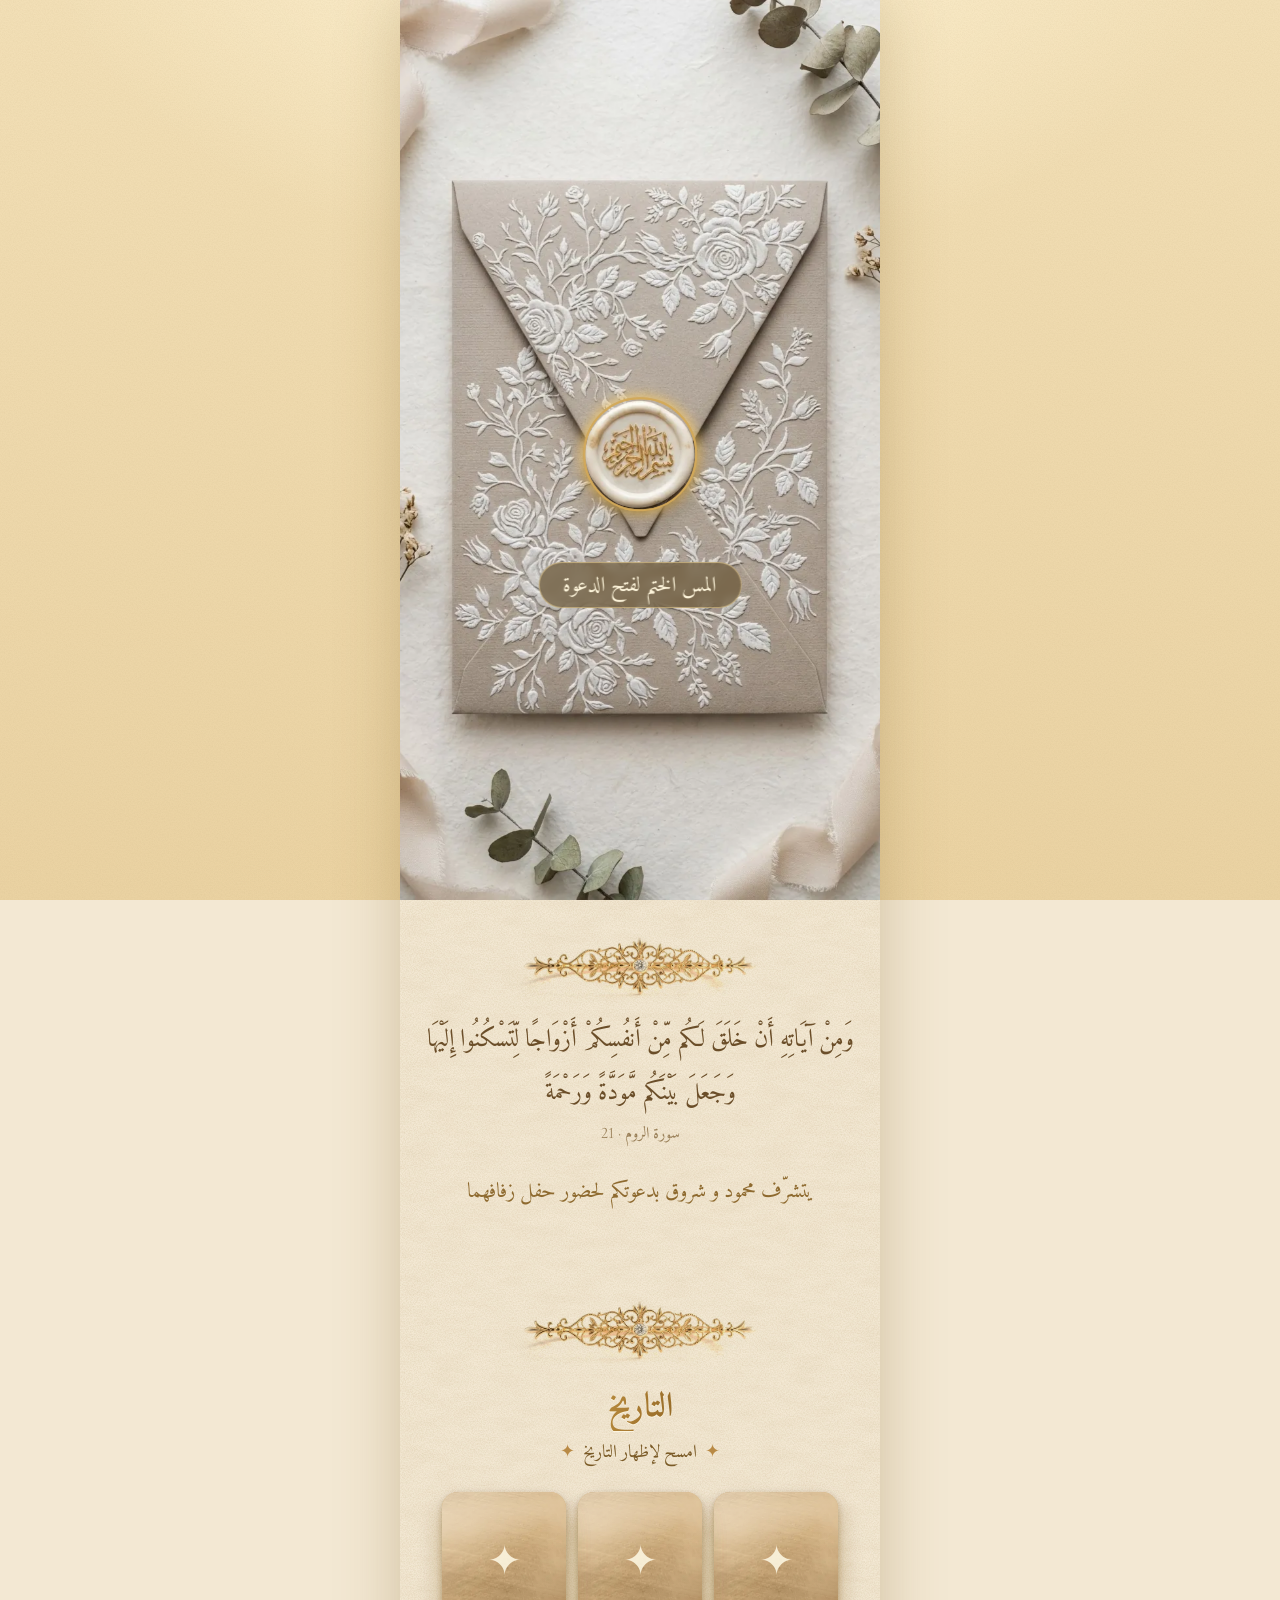
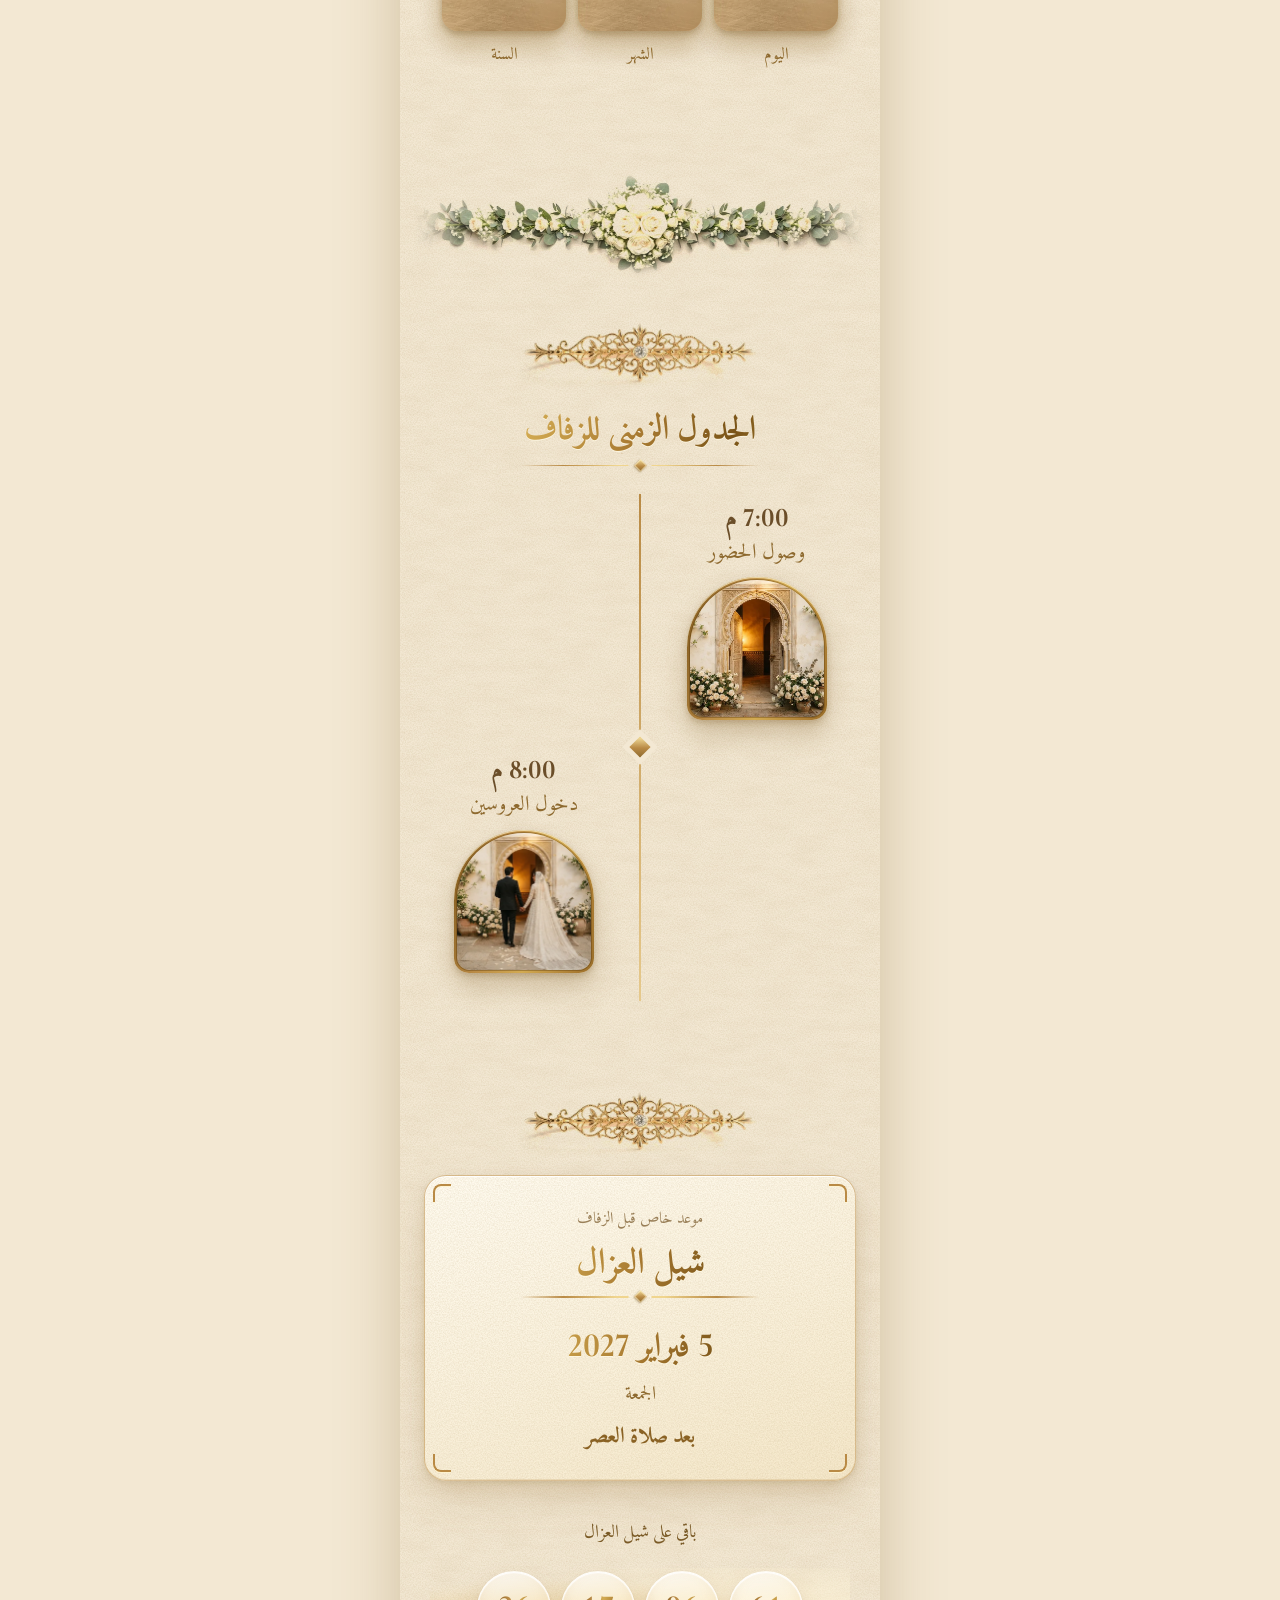
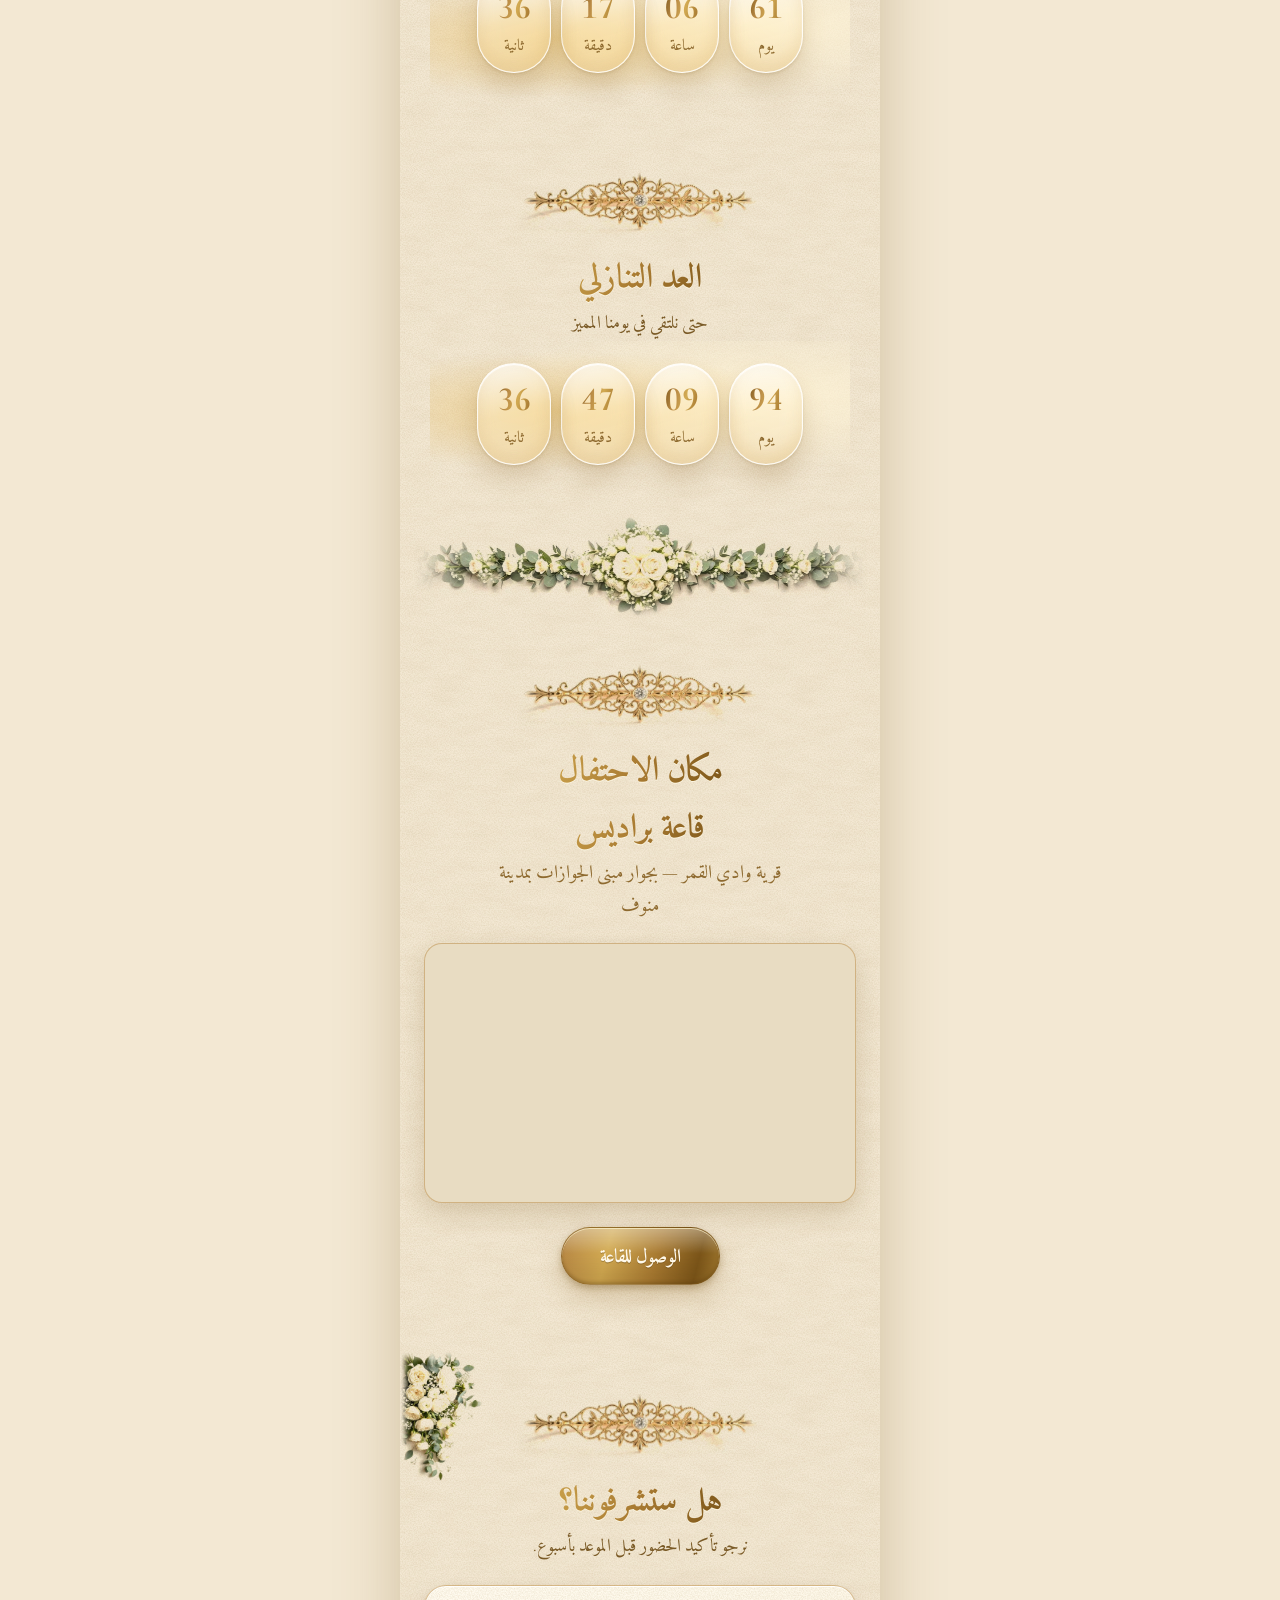
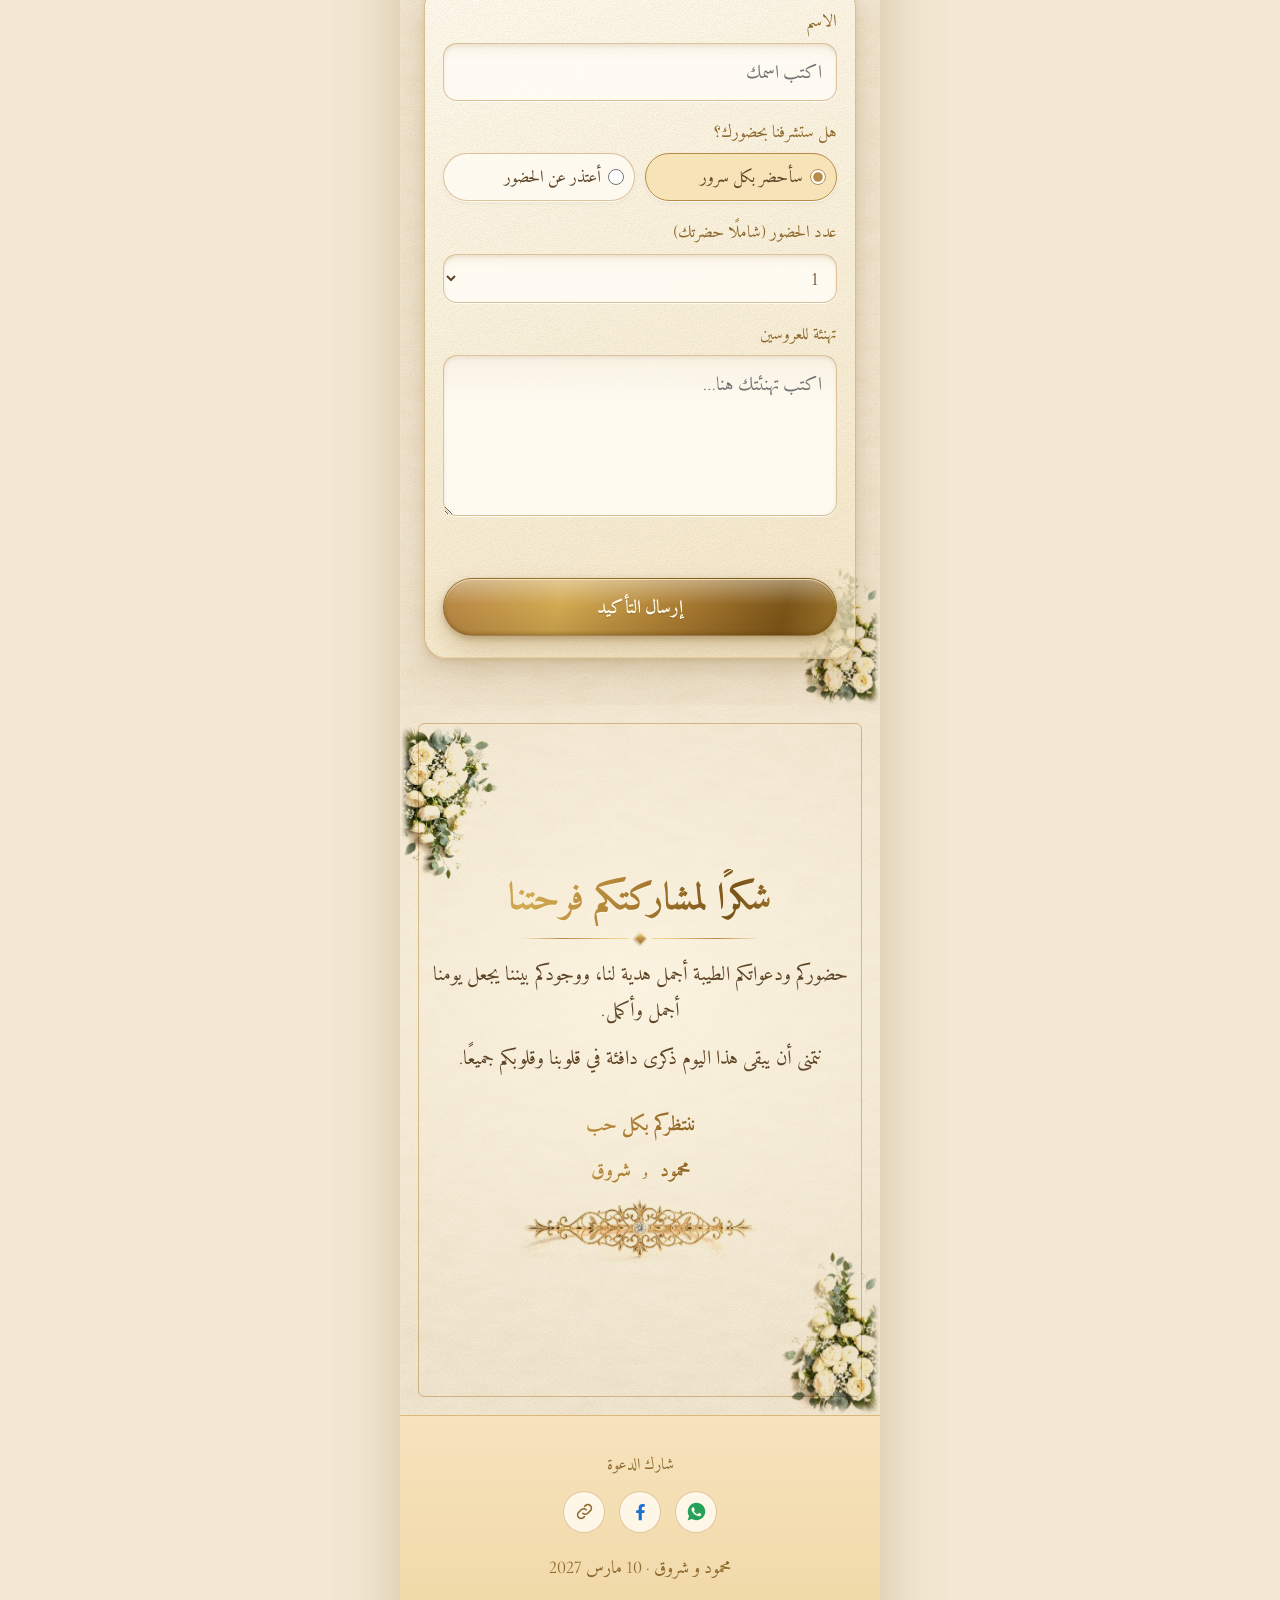
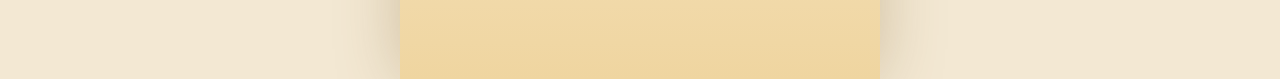
==== index.html @ cf1db4a9 "Wedding invitation site: envelope intro, hero, countdowns, RSVP, music Co-Authored-By: Claude Sonnet" ====
<!doctype html>
<html lang="ar" dir="rtl">
<head>
  <meta charset="utf-8">
  <meta name="viewport" content="width=device-width, initial-scale=1, viewport-fit=cover">
  <title>محمود و شروق — دعوة زفاف</title>
  <meta name="description" content="دعوة زفاف محمود و شروق — 10 مارس 2027">
  <meta name="theme-color" content="#fbeed3">
  <meta property="og:title" content="محمود و شروق — دعوة زفاف">
  <meta property="og:description" content="يتشرّفان بدعوتكم لحضور حفل زفافهما · 10 مارس 2027">
  <meta property="og:type" content="website">
  <link rel="icon" href="data:image/svg+xml,%3Csvg xmlns='http://www.w3.org/2000/svg' viewBox='0 0 32 32'%3E%3Ccircle cx='16' cy='16' r='15' fill='%23fbeed3' stroke='%23b98a45' stroke-width='2'/%3E%3Ctext x='16' y='22' font-size='17' text-anchor='middle' fill='%23b98a45'%3E%E2%99%A1%3C/text%3E%3C/svg%3E">
  <link rel="preconnect" href="https://fonts.googleapis.com">
  <link rel="preconnect" href="https://fonts.gstatic.com" crossorigin>
  <link href="https://fonts.googleapis.com/css2?family=Amiri:wght@400;700&family=Cormorant+Garamond:ital,wght@0,400;0,500;0,600;0,700;1,400;1,600&family=Great+Vibes&family=Jost:wght@300;400;500&display=swap" rel="stylesheet">
  <link rel="preload" as="image" href="assets/img/envelope-closed.webp" type="image/webp" fetchpriority="high">
  <link rel="stylesheet" href="css/style.css">
  <script type="module" src="js/app.js"></script>
</head>
<body class="locked">
  <div class="backdrop" aria-hidden="true"></div>

  <!-- المظروف -->
  <div class="intro" id="intro">
    <div class="stage" id="introStage">
      <picture class="ph">
        <source srcset="assets/img/envelope-open.webp" type="image/webp">
        <img id="envOpen" class="env-img open" src="assets/img/envelope-open.jpg" alt="" decoding="async" fetchpriority="low" draggable="false">
      </picture>
      <picture class="ph">
        <source srcset="assets/img/envelope-closed.webp" type="image/webp">
        <img id="envClosed" class="env-img closed" src="assets/img/envelope-closed.jpg" alt="" decoding="async" fetchpriority="high" draggable="false">
      </picture>
      <i class="bloom" id="bloom"></i>
      <div class="sparks" id="sparks"></div>
      <div class="seal-hit" id="sealHit" role="button" tabindex="0" data-i18n-aria="sealHint">
        <i class="ring"></i><i class="ring r2"></i><i class="seal-fb"></i>
      </div>
      <p class="seal-hint" id="sealHint" data-i18n="sealHint"></p>
    </div>
    <i class="flash" id="flash"></i>
  </div>

  <!-- أزرار عائمة -->
  <button class="lang-btn" id="langBtn" type="button" aria-label="Language"></button>
  <button class="env-btn" id="envBtn" type="button" aria-label="Reopen envelope" data-i18n-aria="replay">
    <svg viewBox="0 0 24 24"><rect x="3" y="5.5" width="18" height="13" rx="2" fill="none" stroke="currentColor" stroke-width="1.7"/><path d="M3.5 7l8.5 6.5L20.5 7" fill="none" stroke="currentColor" stroke-width="1.7" stroke-linecap="round" stroke-linejoin="round"/></svg>
  </button>
  <div class="dock" id="dock">
   <div class="dgroup">
    <button class="dbtn" id="musicBtn" type="button" hidden aria-label="music" data-i18n-aria="music">
      <svg viewBox="0 0 24 24" class="eq" aria-hidden="true"><g fill="currentColor"><rect x="3.2" y="6" width="2.6" height="12" rx="1.3"/><rect x="8.2" y="6" width="2.6" height="12" rx="1.3"/><rect x="13.2" y="6" width="2.6" height="12" rx="1.3"/><rect x="18.2" y="6" width="2.6" height="12" rx="1.3"/></g></svg>
    </button>
    <button class="dbtn" id="nextBtn" type="button" hidden aria-label="next song" data-i18n-aria="nextSong">
      <svg viewBox="0 0 24 24" aria-hidden="true"><path d="M5.5 6.2l8 5.8-8 5.8z" fill="currentColor"/><path d="M17.5 6v12" stroke="currentColor" stroke-width="2.2" stroke-linecap="round"/></svg>
    </button>
   </div>
    <button class="dbtn" id="scrollBtn" type="button" aria-label="auto-scroll" data-i18n-aria="autoscroll">
      <svg viewBox="0 0 24 24" class="i-play" aria-hidden="true"><path class="ch1" d="M6 6.5l6 5.5 6-5.5" fill="none" stroke="currentColor" stroke-width="2" stroke-linecap="round" stroke-linejoin="round"/><path class="ch2" d="M6 12.5l6 5.5 6-5.5" fill="none" stroke="currentColor" stroke-width="2" stroke-linecap="round" stroke-linejoin="round"/></svg>
      <svg viewBox="0 0 24 24" class="i-pause" aria-hidden="true"><rect x="7" y="5.5" width="3.4" height="13" rx="1.4" fill="currentColor"/><rect x="13.6" y="5.5" width="3.4" height="13" rx="1.4" fill="currentColor"/></svg>
    </button>
  </div>

  <main class="invite" id="invite">

    <!-- ١. الغلاف -->
    <section class="hero" id="hero">
      <div class="stage" id="heroStage">
        <picture class="ph">
          <source srcset="assets/img/hero.webp" type="image/webp">
          <img class="hero-img" src="assets/img/hero.jpg" alt="" decoding="async" fetchpriority="low" draggable="false">
        </picture>
        <i class="glow sunglow"></i>
        <i class="glow lant l"></i><i class="glow lant r"></i>
        <div class="dust" id="dust" aria-hidden="true"></div>
        <div class="hero-text" id="heroText">
          <p class="t-kicker" data-i18n="heroKicker"></p>
          <p class="t-names"><span class="t-name" data-i18n="groom"></span><span class="t-and" data-i18n="and"></span><span class="t-name" data-i18n="bride"></span></p>
          <p class="t-date" data-date="short"></p>
        </div>
      </div>
      <div class="petals" id="petals" aria-hidden="true"></div>
      <div class="scroll-hint" aria-hidden="true"><span data-i18n="scrollHint"></span><i></i></div>
    </section>

    <!-- ٢. آية + دعوة -->
    <section class="sec verse">
      <div class="orn-wrap"><img data-slot class="divider" src="assets/img/divider-gold.webp" alt="" decoding="async"></div>
      <p class="ayah rv" data-i18n="verse"></p>
      <p class="ayah-ref rv" data-i18n="verseRef"></p>
      <p class="invite-line rv" data-i18n="invite"></p>
    </section>

    <!-- ٣. التاريخ (كروت المسح) -->
    <section class="sec date" id="date">
      <div class="orn-wrap"><img data-slot class="divider" src="assets/img/divider-gold.webp" alt="" decoding="async"></div>
      <h2 class="h rv" data-i18n="dateTitle"></h2>
      <p class="sub rv"><span class="star">✦</span> <span data-i18n="dateHint"></span> <span class="star">✦</span></p>
      <div class="cards rv" id="cards">
        <div class="sc" data-part="day"><div class="sc-val"></div><canvas></canvas><div class="sc-lbl" data-i18n="day"></div></div>
        <div class="sc" data-part="month"><div class="sc-val"></div><canvas></canvas><div class="sc-lbl" data-i18n="month"></div></div>
        <div class="sc" data-part="year"><div class="sc-val"></div><canvas></canvas><div class="sc-lbl" data-i18n="year"></div></div>
      </div>
      <p class="weekday" id="weekday"></p>
    </section>

    <div class="garland-wrap"><img data-slot class="garland" src="assets/img/garland.webp" alt="" decoding="async"></div>

    <!-- ٤. الجدول الزمني -->
    <section class="sec timeline" id="timeline">
      <div class="orn-wrap"><img data-slot class="divider" src="assets/img/divider-gold.webp" alt="" decoding="async"></div>
      <h2 class="h rv" data-i18n="timelineTitle"></h2>
      <div class="gold-rule rv"></div>
      <div class="tl" id="tl"><i class="tl-line"></i><i class="tl-bloom"></i></div>
    </section>

    <!-- ٥. شيل العزال -->
    <section class="sec shayl" id="shayl">
      <div class="orn-wrap"><img data-slot class="divider" src="assets/img/divider-gold.webp" alt="" decoding="async"></div>
      <div class="shayl-card rv">
        <span class="corner c1"></span><span class="corner c2"></span><span class="corner c3"></span><span class="corner c4"></span>
        <p class="shayl-sub" data-i18n="shaylSub"></p>
        <h2 class="h" data-i18n="shaylTitle"></h2>
        <div class="gold-rule"></div>
        <p class="shayl-date" id="shaylDate"></p>
        <p class="shayl-day" id="shaylDay"></p>
        <p class="shayl-time" data-i18n="shaylTime"></p>
      </div>

      <!-- عدّاد شيل العزال -->
      <div class="shayl-count" id="shaylCount">
        <p class="sub rv" data-i18n="shaylCount"></p>
        <div class="caps rv" id="capsS">
          <div class="cap"><b id="sc-d">00</b><span data-i18n="cd_d"></span></div>
          <div class="cap"><b id="sc-h">00</b><span data-i18n="cd_h"></span></div>
          <div class="cap"><b id="sc-m">00</b><span data-i18n="cd_m"></span></div>
          <div class="cap"><b id="sc-s">00</b><span data-i18n="cd_s"></span></div>
        </div>
        <p class="count-done" id="shaylDone" hidden data-i18n="shaylDone"></p>
      </div>
    </section>

    <!-- ٦. العد التنازلي -->
    <section class="sec countdown" id="countdown">
      <div class="orn-wrap"><img data-slot class="divider" src="assets/img/divider-gold.webp" alt="" decoding="async"></div>
      <h2 class="h rv" data-i18n="countTitle"></h2>
      <p class="sub rv" data-i18n="countSub"></p>
      <div class="caps rv" id="caps">
        <div class="cap"><b id="cd-d">00</b><span data-i18n="cd_d"></span></div>
        <div class="cap"><b id="cd-h">00</b><span data-i18n="cd_h"></span></div>
        <div class="cap"><b id="cd-m">00</b><span data-i18n="cd_m"></span></div>
        <div class="cap"><b id="cd-s">00</b><span data-i18n="cd_s"></span></div>
      </div>
      <p class="count-done" id="countDone" hidden data-i18n="countDone"></p>
    </section>

    <div class="garland-wrap"><img data-slot class="garland" src="assets/img/garland.webp" alt="" decoding="async"></div>

    <!-- ٧. المكان -->
    <section class="sec venue" id="venue">
      <div class="orn-wrap"><img data-slot class="divider" src="assets/img/divider-gold.webp" alt="" decoding="async"></div>
      <h2 class="h rv" data-i18n="venueTitle"></h2>
      <p class="venue-name rv"><span data-i18n="venueName"></span></p>
      <p class="venue-addr rv" data-i18n="venueAddress"></p>
      <div class="gallery rv" id="gallery" hidden></div>
      <div class="map rv">
        <iframe id="mapFrame" title="map" loading="lazy" referrerpolicy="no-referrer-when-downgrade" sandbox="allow-scripts allow-same-origin" allowfullscreen></iframe>
      </div>
      <a class="btn gold rv" id="mapBtn" target="_blank" rel="noopener noreferrer" data-i18n="venueBtn"></a>
    </section>

    <!-- ٨. تأكيد الحضور -->
    <section class="sec rsvp" id="rsvp">
      <img data-slot class="corner-img tl" src="assets/img/bouquet-tl.webp" alt="" decoding="async">
      <img data-slot class="corner-img br" src="assets/img/bouquet-br.webp" alt="" decoding="async">
      <div class="orn-wrap"><img data-slot class="divider" src="assets/img/divider-gold.webp" alt="" decoding="async"></div>
      <h2 class="h rv" data-i18n="rsvpTitle"></h2>
      <p class="sub rv" data-i18n="rsvpSub"></p>
      <form class="form rv" id="rsvpForm" novalidate>
        <label class="fld"><span data-i18n="fName"></span>
          <input type="text" id="fName" name="name" maxlength="80" autocomplete="name" data-i18n-ph="fNamePh" required>
        </label>

        <fieldset class="fld">
          <legend data-i18n="fAttend"></legend>
          <div class="radios">
            <label class="radio"><input type="radio" name="attend" value="yes" checked><span data-i18n="yes"></span></label>
            <label class="radio"><input type="radio" name="attend" value="no"><span data-i18n="no"></span></label>
          </div>
        </fieldset>

        <label class="fld" id="guestsRow"><span data-i18n="fGuests"></span>
          <select id="fGuests" name="guests"></select>
        </label>

        <label class="fld"><span data-i18n="fMsg"></span>
          <textarea id="fMsg" name="message" rows="4" maxlength="500" data-i18n-ph="fMsgPh"></textarea>
        </label>

        <!-- حقل فخ للروبوتات -->
        <input type="text" name="website" id="fHp" tabindex="-1" autocomplete="off" aria-hidden="true" class="hp">

        <p class="msg" id="formMsg" role="status" aria-live="polite"></p>
        <button class="btn gold wide" id="sendBtn" type="submit"><span data-i18n="send"></span></button>
      </form>
    </section>

    <!-- ٩. الشكر + الفوتر -->
    <section class="sec thanks" id="thanks">
      <img data-slot class="corner-img tl" src="assets/img/bouquet-tl.webp" alt="" decoding="async">
      <img data-slot class="corner-img br" src="assets/img/bouquet-br.webp" alt="" decoding="async">
      <div class="thanks-inner">
        <h2 class="h big rv" data-i18n="thanksTitle"></h2>
        <div class="gold-rule rv"></div>
        <p class="rv" data-i18n="thanksP1"></p>
        <p class="rv" data-i18n="thanksP2"></p>
        <p class="sign rv" data-i18n="thanksSign"></p>
        <p class="names rv"><span data-i18n="groom"></span> <em data-i18n="and"></em> <span data-i18n="bride"></span></p>
        <div class="orn-wrap"><img data-slot class="divider" src="assets/img/divider-gold.webp" alt="" decoding="async"></div>
      </div>
    </section>

    <footer class="foot">
      <div class="share">
        <span data-i18n="share"></span>
        <div class="share-row">
          <a id="shWa" target="_blank" rel="noopener" aria-label="WhatsApp">
            <svg viewBox="0 0 24 24"><path fill="currentColor" d="M12 2a10 10 0 0 0-8.5 15.2L2 22l4.9-1.4A10 10 0 1 0 12 2Zm5.2 14.2c-.2.6-1.3 1.2-1.8 1.2-.5.1-1 .2-3.3-.7-2.8-1.2-4.6-4-4.7-4.2-.1-.2-1.1-1.5-1.1-2.8s.7-2 1-2.3c.2-.3.5-.3.7-.3h.5c.2 0 .4 0 .6.5.2.6.8 2 .9 2.1.1.2.1.3 0 .5-.1.2-.2.3-.3.5l-.4.5c-.1.1-.3.3-.1.6.2.3.7 1.2 1.5 1.9 1 .9 1.900 1.200 2.200 1.300.3.1.4.1.6-.1.2-.2.7-.8.9-1.100.2-.3.4-.2.6-.1.2.1 1.500.7 1.800.9.3.1.4.2.5.3.1.2.1.8-.1 1.400Z"/></svg>
          </a>
          <a id="shFb" target="_blank" rel="noopener" aria-label="Facebook">
            <svg viewBox="0 0 24 24"><path fill="currentColor" d="M13.5 22v-8.2h2.8l.5-3.300h-3.300V8.400c0-.9.4-1.700 1.800-1.700h1.600V3.800S15.600 3.500 14.300 3.500c-2.700 0-4.400 1.600-4.400 4.500v2.500H7v3.300h2.900V22z"/></svg>
          </a>
          <button id="shCopy" type="button" aria-label="Copy link">
            <svg viewBox="0 0 24 24"><path fill="none" stroke="currentColor" stroke-width="1.8" stroke-linecap="round" stroke-linejoin="round" d="M10 14a4 4 0 0 0 5.700 0l3-3a4 4 0 0 0-5.700-5.700l-1 1M14 10a4 4 0 0 0-5.700 0l-3 3A4 4 0 0 0 11 18.700l1-1"/></svg>
          </button>
        </div>
      </div>
      <p class="foot-line" data-i18n="footer"></p>
    </footer>
  </main>

  <div class="toast" id="toast" role="status"></div>
</body>
</html>
---- css/style.css ----
/* =========================================================
   دعوة زفاف محمود و شروق
   ========================================================= */
:root {
  --bg: #f3e8d3;
  --bg2: #ecdcbb;
  --paper: #fff8e8;
  --gold: #b98a45;
  --gold-d: #8e6a2f;
  --gold-l: #e6c98c;
  --ink: #5e4426;
  --muted: #9a8059;
  --col: 480px;

  /* الحروف العربية من Amiri، والأرقام واللاتيني من Cormorant (الخط الأول مالوش عربي فبيرجع لـ Amiri تلقائيًا) */
  --f-head: 'Cormorant Garamond', 'Amiri', serif;
  --f-body: 'Cormorant Garamond', 'Amiri', serif;
  --f-num: 'Cormorant Garamond', 'Amiri', serif;
  --f-name: 'Amiri', 'Cormorant Garamond', serif;
  --f-label: 'Cormorant Garamond', 'Amiri', serif;
}
html[lang="en"] {
  --f-head: 'Cormorant Garamond', serif;
  --f-body: 'Cormorant Garamond', serif;
  --f-num: 'Cormorant Garamond', serif;
  --f-name: 'Great Vibes', cursive;
  --f-label: 'Jost', sans-serif;
}
html { font-variant-numeric: lining-nums; font-feature-settings: "lnum" 1; }
/* الحروف العربية متصلة: أي تباعد بين الحروف بيكسّرها */
html[lang="ar"] * { letter-spacing: 0 !important; }
.cards, .sc, .caps, .tl-time { user-select: none; -webkit-user-select: none; }

* { box-sizing: border-box; -webkit-tap-highlight-color: transparent; }
html { scroll-behavior: auto; }
body {
  margin: 0;
  background: var(--bg);
  color: var(--ink);
  font-family: var(--f-body);
  font-size: 18px;
  line-height: 1.8;
  -webkit-font-smoothing: antialiased;
  overflow-x: hidden;
}
body.locked { overflow: hidden; height: 100svh; }
svg { display: block; }
a { color: inherit; text-decoration: none; }
button { font: inherit; color: inherit; cursor: pointer; }

/* خلفية سطح المكتب */
.backdrop {
  position: fixed; inset: 0; z-index: -1;
  background:
    radial-gradient(1000px 600px at 50% -10%, #fff3d4 0%, transparent 60%),
    radial-gradient(800px 500px at 50% 110%, #ecd3a0 0%, transparent 60%),
    linear-gradient(#f2dfb6, #ead2a2);
}

.invite {
  width: 100%; max-width: var(--col); margin: 0 auto;
  background: var(--bg); position: relative; overflow: hidden;
  box-shadow: 0 0 60px rgba(120, 85, 30, .28);
}

/* =========================================================
   المظروف
   ========================================================= */
.intro {
  position: fixed; top: 0; bottom: 0; left: 0; right: 0;
  width: min(100%, var(--col)); margin: 0 auto; overflow: hidden;
  z-index: 100; background: #ece6d9;
  transition: opacity .85s ease;
}
.intro.lift { opacity: 0; pointer-events: none; }
.intro.gone { display: none; }

/* المشهد: صورة 9:16 بتغطّي الشاشة (cover) — كل العناصر فوقها بنسب مئوية من الصورة */
.intro, .hero { container-type: size; }
.stage {
  position: absolute; left: 50%; top: 50%;
  width: max(100cqw, calc(100cqh * 768 / 1376)); aspect-ratio: 768 / 1376;
  transform: translate(-50%, -50%); container-type: inline-size;
}
.ph { display: contents; }
.env-img, .hero-img { position: absolute; inset: 0; width: 100%; height: 100%; display: block; object-fit: cover; user-select: none; -webkit-user-drag: none; }
.intro .stage { transform-origin: 50% 49%; }
.intro.opening .stage { transform: translate(-50%, -50%) scale(3.1); transition: transform 1.75s cubic-bezier(.5, 0, .85, .4); }
.env-img.open { opacity: 0; visibility: hidden; transition: opacity .5s ease, visibility 0s linear .6s; }
.intro.opening .env-img.open { opacity: 1; visibility: visible; transition: opacity .4s ease .05s, visibility 0s; }
.env-img.closed { transition: opacity .4s ease; }
.flash {
  position: absolute; inset: 0; z-index: 6; pointer-events: none; opacity: 0;
  background: radial-gradient(circle at 50% 49%, #fffdf2 0%, #fff0c4 38%, #ffe099 100%);
}
.intro.opening .flash { animation: flash 1.6s cubic-bezier(.5, 0, .9, .5) forwards; }
@keyframes flash { 0%, 40% { opacity: 0; } 78%, 100% { opacity: 1; } }
.intro.opening .env-img.closed { opacity: 0; }
.bloom {
  position: absolute; left: 50%; top: 49%; width: 90%; aspect-ratio: 1; margin: -45% 0 0 -45%;
  background: radial-gradient(circle, rgba(255, 244, 205, .95) 0%, rgba(255, 224, 150, .55) 28%, rgba(255, 214, 120, 0) 62%);
  mix-blend-mode: screen; opacity: 0; pointer-events: none; transform: scale(.3);
}
.intro.opening .bloom { animation: bloom 1.4s ease-out forwards; }
@keyframes bloom { 0% { opacity: 0; transform: scale(.3); } 35% { opacity: 1; transform: scale(1); } 100% { opacity: .55; transform: scale(1.35); } }
.sparks { position: absolute; inset: 0; pointer-events: none; z-index: 3; }
.sparks i { position: absolute; border-radius: 50%; background: radial-gradient(circle, #fff7d6, #f3c969 60%, transparent 72%); }

/* نقطة الضغط على الختم (مكانه في الصورة: 50% / 50.5%) */
.seal-hit {
  position: absolute; left: 50%; top: 50.5%; width: 21%; aspect-ratio: 1; transform: translate(-50%, -50%);
  border-radius: 50%; cursor: pointer; outline: none; z-index: 2;
}
.seal-hit:focus-visible { box-shadow: 0 0 0 3px rgba(185, 138, 69, .8); }
.seal-hit .ring { position: absolute; inset: -4%; border-radius: 50%; border: 2px solid rgba(212, 170, 90, .9); box-shadow: 0 0 14px rgba(240, 200, 110, .7); animation: ring 2.4s ease-out infinite; }
.seal-hit .ring.r2 { animation-delay: 1.2s; }
.seal-hit .seal-fb { display: none; }
.intro.opening .ring { animation: shock .9s ease-out forwards; }
.intro.opening .ring.r2 { animation-delay: .14s; }
@keyframes shock { 0% { transform: scale(.9); opacity: .95; } 100% { transform: scale(6.5); opacity: 0; } }
@keyframes ring { 0% { transform: scale(.92); opacity: .9; } 100% { transform: scale(1.7); opacity: 0; } }
/* لو الصورة ما اتحمّلتش: ختم بسيط بدل الصورة */
.intro.noimg { background: radial-gradient(circle at 50% 45%, #f4eee2, #d9cfba); }
.intro.noimg .seal-fb { display: block; position: absolute; inset: 0; border-radius: 50%; background: radial-gradient(circle at 35% 30%, #fffaf0, #e8dcc0); box-shadow: 0 4px 14px rgba(90, 70, 30, .35); }
.intro.noimg .seal-fb::after { content: '✦'; position: absolute; inset: 0; display: grid; place-items: center; font-size: 12cqw; color: #b98a45; }
.seal-hint {
  position: absolute; left: 50%; top: 62.5%; margin: 0; transform: translateX(-50%); z-index: 2; pointer-events: none; white-space: nowrap;
  padding: .25em 1.1em .3em; border-radius: 999px; background: rgba(104, 84, 52, .7); border: 1px solid rgba(240, 214, 150, .55);
  backdrop-filter: blur(4px); -webkit-backdrop-filter: blur(4px);
  font-family: var(--f-head); font-size: 4.2cqw; line-height: 1.5; color: #fff6dc;
  animation: hint 2.4s ease-in-out infinite;
}
html[lang="en"] .seal-hint { font-family: var(--f-label); letter-spacing: .12em; font-size: 3.2cqw; text-transform: uppercase; }
.intro.opening .seal-hint { opacity: 0; transition: opacity .3s; animation: none; }
@keyframes hint { 0%, 100% { opacity: .6; } 50% { opacity: 1; } }

/* =========================================================
   أزرار عائمة
   ========================================================= */
.lang-btn {
  position: fixed; top: 14px; z-index: 60;
  right: max(14px, calc((100vw - var(--col)) / 2 + 14px));
  border: 1px solid rgba(185, 138, 69, .55);
  background: rgba(255, 248, 232, .78);
  backdrop-filter: blur(8px); -webkit-backdrop-filter: blur(8px);
  padding: 3px 14px; border-radius: 999px;
  font-family: var(--f-label); font-size: 14px; letter-spacing: .06em;
  color: var(--gold-d); line-height: 1.7;
  opacity: 0; pointer-events: none; transition: opacity .6s;
}
html[dir="ltr"] .lang-btn { right: auto; left: max(14px, calc((100vw - var(--col)) / 2 + 14px)); }
body.ready .lang-btn, .lang-btn.show { opacity: 1; pointer-events: auto; }

.env-btn {
  position: fixed; top: 14px; z-index: 60; width: 34px; height: 34px; padding: 0; border-radius: 50%;
  left: max(14px, calc((100vw - var(--col)) / 2 + 14px));
  border: 0; color: #7d5a1f;
  background: radial-gradient(circle at 32% 24%, #fffef8 0%, #f8edd2 62%, #efdcb2 100%);
  box-shadow: 0 0 0 1.5px #c49a4c, 0 0 0 3px rgba(255, 249, 228, .75), 0 4px 12px rgba(100, 70, 20, .28);
  display: grid; place-items: center; opacity: 0; pointer-events: none; transition: opacity .6s, transform .2s;
}
html[dir="ltr"] .env-btn { left: auto; right: max(14px, calc((100vw - var(--col)) / 2 + 14px)); }
.env-btn svg { width: 19px; height: 19px; }
.env-btn:hover { transform: scale(1.08); }
body.ready .env-btn { opacity: 1; pointer-events: auto; }
.dgroup { display: flex; gap: 10px; }

.dock {
  position: fixed; bottom: calc(14px + env(safe-area-inset-bottom)); z-index: 60;
  left: 50%; transform: translateX(-50%);
  width: min(100%, var(--col)); padding: 0 14px;
  display: flex; justify-content: space-between; pointer-events: none;
  opacity: 0; transition: opacity .8s;
}
body.ready .dock { opacity: 1; }
.dbtn {
  pointer-events: auto; width: 46px; height: 46px; border-radius: 50%; border: 0;
  background: radial-gradient(circle at 32% 24%, #fffef8 0%, #f8edd2 62%, #efdcb2 100%);
  box-shadow: 0 0 0 1.5px #c49a4c, 0 0 0 3.5px rgba(255, 249, 228, .75), 0 1px 0 3.5px rgba(255, 255, 255, .9) inset, 0 6px 16px rgba(100, 70, 20, .3);
  display: grid; place-items: center; color: #7d5a1f; padding: 0;
  transition: transform .2s, box-shadow .2s;
}
.dbtn:hover { transform: scale(1.06); }
.dbtn[hidden] { display: none; }
.dbtn svg { width: 23px; height: 23px; overflow: visible; }
.dbtn:active { transform: scale(.94); }
#musicBtn { order: 0; } #scrollBtn { order: 2; }
.dbtn .i-pause { display: none; }
/* أيقونة الموسيقى: موازن صوتي بيتحرك وهو شغال */
.eq rect { transform-box: fill-box; transform-origin: 50% 100%; animation: eq 1.1s ease-in-out infinite; }
.eq rect:nth-child(1) { animation-delay: -.2s; } .eq rect:nth-child(2) { animation-delay: -.7s; }
.eq rect:nth-child(3) { animation-delay: -.45s; } .eq rect:nth-child(4) { animation-delay: -.95s; }
@keyframes eq { 0%, 100% { transform: scaleY(.3); } 50% { transform: scaleY(1); } }
.dbtn.off .eq rect { animation-play-state: paused; transform: scaleY(.28); opacity: .55; }
/* أيقونة التمرير: سهمين بينزلوا */
.i-play .ch1 { animation: chev 1.6s ease-in-out infinite; } .i-play .ch2 { animation: chev 1.6s ease-in-out .25s infinite; }
@keyframes chev { 0%, 100% { opacity: .35; transform: translateY(-1px); } 50% { opacity: 1; transform: translateY(1.5px); } }
.dbtn.active .i-play { display: none; } .dbtn.active .i-pause { display: block; }
.dbtn.pulse { animation: pulseBtn 2s ease-in-out infinite; }
@keyframes pulseBtn { 0%,100% { box-shadow: 0 0 0 1.5px #c49a4c, 0 0 0 3.5px rgba(255,249,228,.75), 0 6px 16px rgba(100,70,20,.3), 0 0 0 0 rgba(201,162,87,.55); } 50% { box-shadow: 0 0 0 1.5px #c49a4c, 0 0 0 3.5px rgba(255,249,228,.75), 0 6px 16px rgba(100,70,20,.3), 0 0 0 12px rgba(201,162,87,0); } }

/* =========================================================
   الغلاف
   ========================================================= */
.hero { position: relative; height: 100svh; min-height: 620px; max-height: 1000px; overflow: hidden; background: linear-gradient(#f3e6cc, #f6dfae 45%, #e9d3a8); }
.hero .stage { --mx: 0; --my: 0; transform: translate(-50%, -50%) translate(calc(var(--mx) * -14px), calc(var(--my) * -10px)) scale(1.07); will-change: transform; }
body.ready .hero .stage { animation: heroZoom 1.8s cubic-bezier(.2, .6, .2, 1) both; }
@keyframes heroZoom { from { filter: brightness(1.45) saturate(.85); } to { filter: none; } }
.hero-img { transform-origin: 50% 40%; }
body.ready .hero-img { animation: heroSettle 2.4s cubic-bezier(.12, .75, .2, 1) both; }
@keyframes heroSettle { from { transform: scale(1.28); } to { transform: scale(1); } }

/* نص الغلاف داخل سماء القوس */
.hero-text {
  position: absolute; left: 25%; right: 25%; top: 15.5%; height: 19.5%; z-index: 2; text-align: center;
  display: flex; flex-direction: column; align-items: center; justify-content: center; gap: 1.2cqw;
  transform: translate(calc(var(--mx, 0) * 7px), calc(var(--my, 0) * 5px));
  color: #6f4d1f;
}
.hero-text::before {
  content: ''; position: absolute; inset: -14% -22%; z-index: -1; pointer-events: none;
  background: radial-gradient(ellipse at center, rgba(255, 246, 224, .86) 0%, rgba(255, 240, 205, .6) 40%, rgba(255, 238, 200, 0) 72%);
}
.hero-text p { margin: 0; line-height: 1.25; text-shadow: 0 0 10px rgba(255, 248, 228, .95), 0 0 22px rgba(255, 240, 205, .85), 0 1px 0 rgba(255, 250, 235, .7); }
.t-kicker { font-family: var(--f-head); font-size: 4.2cqw; letter-spacing: .04em; color: #8a6224; }
.t-names { display: flex; flex-wrap: wrap; align-items: baseline; justify-content: center; column-gap: 2.2cqw; font-family: var(--f-name); }
.t-name { font-size: 9.8cqw; font-weight: 700; color: #6b4818; }
.t-and { font-size: 5.4cqw; color: #a77c36; font-family: var(--f-head); }
.t-date { font-family: var(--f-num); font-size: 4.6cqw; letter-spacing: .06em; font-weight: 700; color: #7a5521; }
html[lang="en"] .t-kicker { letter-spacing: .26em; font-size: 2.6cqw; text-transform: uppercase; font-family: var(--f-label); font-weight: 500; }
html[lang="en"] .t-name { font-size: 9.6cqw; font-weight: 400; }
html[lang="en"] .t-and { font-size: 5cqw; font-family: 'Cormorant Garamond', serif; font-style: italic; }
html[lang="en"] .t-date { font-size: 2.8cqw; letter-spacing: .22em; font-family: var(--f-label); text-transform: uppercase; }

.hero-text > * { opacity: 0; transform: translateY(10px); }
body.ready .hero-text > * { animation: heroIn 1.2s cubic-bezier(.2, .7, .3, 1) forwards; }
body.ready .hero-text > :nth-child(1) { animation-delay: .25s; }
body.ready .hero-text > :nth-child(2) { animation-delay: .5s; }
body.ready .hero-text > :nth-child(3) { animation-delay: .85s; }
@keyframes heroIn { to { opacity: 1; transform: none; } }
/* تاريخ الغلاف مخفي لحد ما الضيف يمسح كروت التاريخ (class date-on بيتحط من app.js) */
.t-date { max-height: 0; overflow: hidden; }
body.ready .hero-text > .t-date { animation: none; opacity: 0; transform: translateY(10px); }
.hero-text.date-on > .t-date { max-height: 2.2em; transition: max-height .8s ease; }
body.ready .hero-text.date-on > .t-date { animation: heroIn 1.2s cubic-bezier(.2, .7, .3, 1) .35s forwards; }

/* إضاءة حيّة فوق الصورة */
.glow { position: absolute; border-radius: 50%; pointer-events: none; mix-blend-mode: screen; z-index: 1; }
.glow.lant { width: 17%; aspect-ratio: 1; top: 41.8%; margin: -8.5% 0 0 -8.5%; background: radial-gradient(circle, rgba(255, 214, 120, .85) 0%, rgba(255, 190, 90, .35) 34%, transparent 68%); animation: glow 3.4s ease-in-out infinite; }
.glow.lant.l { left: 18%; } .glow.lant.r { left: 81.8%; animation-delay: -1.5s; }
.glow.sunglow { left: 50%; top: 40%; width: 80%; aspect-ratio: 1.6; margin: -25% 0 0 -40%; background: radial-gradient(ellipse, rgba(255, 226, 150, .5), rgba(255, 210, 130, .18) 45%, transparent 70%); animation: sunPulse 7s ease-in-out infinite; }
@keyframes glow { 0%, 100% { opacity: .35; transform: scale(.92); } 50% { opacity: .95; transform: scale(1.08); } }
@keyframes sunPulse { 0%, 100% { opacity: .45; transform: scale(1) translateX(0); } 50% { opacity: .95; transform: scale(1.06) translateX(1.5%); } }

/* غبار ضوئي */
.dust { position: absolute; inset: 0; pointer-events: none; z-index: 1; overflow: hidden; }
.dust i { position: absolute; bottom: -2%; border-radius: 50%; background: radial-gradient(circle, #fffbea 0%, rgba(255, 226, 150, .75) 45%, transparent 72%); opacity: 0; animation: dust linear infinite; }
@keyframes dust { 0% { transform: translate(0, 0); opacity: 0; } 15% { opacity: .9; } 80% { opacity: .5; } 100% { transform: translate(var(--dx, 20px), -64cqh); opacity: 0; } }

.petals { position: absolute; inset: 0; pointer-events: none; overflow: hidden; }
.petal {
  position: absolute; top: -20px; width: 11px; height: 15px;
  background: radial-gradient(ellipse at 30% 30%, #fffaf0, #ecd6a8);
  border-radius: 80% 0 80% 0; opacity: .85;
  animation: fall linear infinite;
}
@keyframes fall {
  0% { transform: translate3d(0, -20px, 0) rotate(0); opacity: 0; }
  10% { opacity: .9; }
  100% { transform: translate3d(var(--dx, 40px), 105svh, 0) rotate(520deg); opacity: .2; }
}
.scroll-hint {
  position: absolute; bottom: 22px; left: 0; right: 0; text-align: center;
  font-family: var(--f-label); font-size: 13px; color: #5f4219; opacity: 0;
  letter-spacing: .08em; z-index: 3; text-shadow: 0 0 8px rgba(255, 246, 224, .9);
}
body.ready .scroll-hint { animation: heroIn 1s 2.2s forwards; }
.scroll-hint i { display: block; width: 1px; height: 26px; margin: 4px auto 0; background: linear-gradient(var(--gold), transparent); animation: drip 1.8s ease-in-out infinite; transform-origin: top; }
@keyframes drip { 0% { transform: scaleY(0); } 60% { transform: scaleY(1); opacity: 1; } 100% { transform: scaleY(1); opacity: 0; } }

/* =========================================================
   أقسام عامة
   ========================================================= */
.sec { position: relative; padding: 46px 24px; text-align: center; }
.h { font-family: var(--f-head); font-weight: 700; font-size: 34px; line-height: 1.5; margin: 14px 0 4px; color: #6b4e29; }
.h.big { font-size: 38px; }
.sub { font-size: 16px; color: #7a5a26; margin: 0 0 24px; }
.star { color: var(--gold); margin: 0 4px; }
html[lang="en"] .h { font-weight: 600; font-style: italic; letter-spacing: .01em; }
html[lang="en"] .sub { font-family: var(--f-label); font-size: 12.5px; letter-spacing: .16em; text-transform: uppercase; }

/* ظهور تدريجي */
.rv { opacity: 0; transform: translateY(24px); transition: opacity .9s ease, transform .9s cubic-bezier(.2, .7, .3, 1); }
.rv.in { opacity: 1; transform: none; }

/* آية */
.verse { padding-top: 38px; }
.ayah { font-family: var(--f-head); font-size: 23px; line-height: 2.1; margin: 10px 0 2px; color: #6b4e29; }
html[lang="en"] .ayah { font-style: italic; font-size: 21px; line-height: 1.6; }
.ayah-ref { font-size: 14px; color: var(--muted); margin: 0 0 24px; font-family: var(--f-label); letter-spacing: .04em; }
.invite-line { font-size: 19px; margin: 0; color: var(--gold-d); }

/* =========================================================
   كروت المسح
   ========================================================= */
.cards { display: flex; gap: 12px; justify-content: center; direction: rtl; margin-bottom: 8px; }
html[dir="ltr"] .cards { direction: ltr; }
.sc { width: 30%; max-width: 124px; text-align: center; font-size: 14px; color: var(--gold-d); }
.sc-val, .sc canvas { aspect-ratio: 1 / 1.12; width: 100%; border-radius: 16px; }
.sc { position: relative; padding-bottom: 0; }
.sc-val {
  display: grid; place-items: center; font-family: var(--f-num); font-weight: 700;
  font-size: 42px; color: #6b4e29; letter-spacing: .01em;
  background: linear-gradient(150deg, #fdf0cf, #f0d596 55%, #fbe8b8);
  border: 1px solid rgba(185, 138, 69, .55);
  box-shadow: 0 8px 22px rgba(160, 115, 40, .22), inset 0 1px 0 #fff8e2;
  padding: 6px; line-height: 1.2; overflow-wrap: anywhere;
}
.sc[data-part="month"] .sc-val { font-family: var(--f-name); font-size: 30px; }
html[lang="en"] .sc[data-part="month"] .sc-val { font-size: 25px; font-style: italic; }
.sc canvas {
  position: absolute; top: 0; left: 0; touch-action: none; cursor: grab;
  box-shadow: 0 8px 22px rgba(160, 115, 40, .22); transition: opacity .8s ease;
}
.sc canvas.done { opacity: 0; pointer-events: none; }
.sc-lbl { margin-top: 8px; font-family: var(--f-label); }
.sc.done .sc-val { animation: pop .8s cubic-bezier(.2, .8, .3, 1.3); }
@keyframes pop { 0% { transform: scale(.92); } 60% { transform: scale(1.06); } 100% { transform: scale(1); } }
.weekday { margin: 14px 0 0; font-family: var(--f-head); font-size: 22px; color: var(--gold-d); min-height: 1.6em; opacity: 0; transition: opacity 1s; }
.weekday.show { opacity: 1; }

/* =========================================================
   الجدول الزمني
   ========================================================= */
.tl { position: relative; display: grid; grid-template-columns: 1fr 34px 1fr; margin-top: 20px; row-gap: 18px; text-align: center; padding-bottom: 20px; }
.tl-line { position: absolute; top: 0; bottom: 0; left: 50%; width: 1.5px; margin-left: -.75px; background: linear-gradient(var(--gold), var(--gold-l)); transform-origin: top; transform: scaleY(0); transition: transform 1.8s cubic-bezier(.3, .6, .2, 1); }
.tl.in .tl-line { transform: scaleY(1); }
.tl-bloom { position: absolute; left: 50%; top: 50%; transform: translate(-50%, -50%); background: var(--bg); padding: 4px; z-index: 1; }
.tl-item { display: flex; flex-direction: column; align-items: center; gap: 10px; padding: 4px 0 8px; }
.tl-item:nth-child(3) { grid-column: 1; grid-row: 1; }
.tl-item:nth-child(4) { grid-column: 3; grid-row: 2; }
.tl-item:nth-child(5) { grid-column: 1; grid-row: 3; }
.tl-item:nth-child(6) { grid-column: 3; grid-row: 4; }
.tl-text { padding: 4px 6px 0; }
.tl-time { font-family: var(--f-num); font-weight: 700; font-size: 27px; line-height: 1.2; color: #6b4e29; display: block; }
.tl-label { font-size: 18px; color: var(--gold-d); line-height: 1.5; display: block; margin-top: 2px; }
.tl-icon { width: min(140px, 100%); }
.tl-item > * { opacity: 0; transform: translateY(18px); transition: opacity .8s ease, transform .8s ease; }
.tl.in .tl-item > * { opacity: 1; transform: none; }
.tl.in .tl-item:nth-child(3) > * { transition-delay: .5s; }
.tl.in .tl-item:nth-child(4) > * { transition-delay: .9s; }
.tl.in .tl-item:nth-child(5) > * { transition-delay: 1.3s; }
.tl.in .tl-item:nth-child(6) > * { transition-delay: 1.7s; }

/* =========================================================
   شيل العزال
   ========================================================= */
.shayl-card { position: relative; margin: 18px auto 0; padding: 28px 18px 24px; border: 1px solid rgba(185, 138, 69, .6); border-radius: 22px; background: linear-gradient(160deg, rgba(255, 249, 232, .9), rgba(246, 227, 189, .55)); box-shadow: 0 10px 30px rgba(150, 105, 35, .15); }
.shayl-card .corner { position: absolute; width: 18px; height: 18px; border: 2px solid var(--gold); }
.corner.c1 { top: 8px; left: 8px; border-right: 0; border-bottom: 0; border-top-left-radius: 8px; }
.corner.c2 { top: 8px; right: 8px; border-left: 0; border-bottom: 0; border-top-right-radius: 8px; }
.corner.c3 { bottom: 8px; left: 8px; border-right: 0; border-top: 0; border-bottom-left-radius: 8px; }
.corner.c4 { bottom: 8px; right: 8px; border-left: 0; border-top: 0; border-bottom-right-radius: 8px; }
.shayl-card .h { margin: 2px 0 0; font-size: 36px; }
.shayl-sub { margin: 0; font-size: 15px; color: var(--muted); font-family: var(--f-label); letter-spacing: .08em; }
.shayl-date { margin: 0; font-family: var(--f-head); font-size: 34px; color: #6b4e29; font-weight: 700; }
.shayl-day { margin: 0; color: var(--gold-d); font-size: 17px; }
.shayl-time { margin: 6px 0 0; font-family: var(--f-head); font-size: 22px; font-weight: 700; color: #8a6224; }

/* =========================================================
   العد التنازلي
   ========================================================= */
.caps { display: flex; justify-content: center; gap: 10px; direction: rtl; }
html[dir="ltr"] .caps { direction: ltr; }
.cap { width: 74px; padding: 16px 0 12px; border-radius: 40px; background: linear-gradient(170deg, #fffaf0, #f5e3b8); border: 1px solid rgba(185, 138, 69, .5); box-shadow: 0 8px 20px rgba(160, 115, 40, .18), inset 0 1px 0 #fff; display: flex; flex-direction: column; align-items: center; }
.cap b { font-family: var(--f-num); font-weight: 700; font-size: 34px; line-height: 1.15; color: #6b4e29; font-variant-numeric: tabular-nums; }
.cap span { font-size: 14px; color: var(--gold-d); margin-top: 4px; font-family: var(--f-label); }
.count-done { margin-top: 18px; font-family: var(--f-head); font-size: 22px; color: var(--gold-d); }

/* =========================================================
   المكان
   ========================================================= */
.venue-name { margin: 6px 0 0; font-size: 34px; font-family: var(--f-head); font-weight: 700; color: #6b4e29; line-height: 1.5; }
.venue-addr { margin: 4px auto 22px; max-width: 320px; font-size: 17px; color: var(--gold-d); line-height: 1.7; }
.gallery { display: flex; gap: 10px; overflow-x: auto; scroll-snap-type: x mandatory; margin: 0 -24px 22px; padding: 0 24px; }
.gallery[hidden] { display: none; }
.gallery img { flex: 0 0 82%; scroll-snap-align: center; border-radius: 16px; aspect-ratio: 4/3; object-fit: cover; box-shadow: 0 10px 26px rgba(120, 85, 30, .25); }
.map { position: relative; border-radius: 18px; overflow: hidden; border: 1px solid rgba(185, 138, 69, .5); box-shadow: 0 10px 26px rgba(120, 85, 30, .22); height: 260px; background: #e8dcc2; }
.map iframe { width: 100%; height: 100%; border: 0; }
.map-open { position: absolute; top: 10px; left: 10px; background: #fff; color: #1a5fb4; font: 600 12px/1 system-ui, sans-serif; padding: 8px 10px; border-radius: 3px; box-shadow: 0 1px 4px rgba(0, 0, 0, .3); }
html[dir="rtl"] .map-open { left: auto; right: 10px; }
.btn { display: inline-block; margin-top: 24px; padding: 11px 38px; border-radius: 999px; font-family: var(--f-head); font-size: 19px; font-weight: 700; border: 0; transition: transform .2s, box-shadow .2s, filter .2s; }
.btn.gold { color: #fff9ea; background: linear-gradient(135deg, #cfa356, #b98a45 55%, #a37630); box-shadow: 0 8px 20px rgba(150, 105, 35, .4), inset 0 1px 0 rgba(255, 255, 255, .35); text-shadow: 0 1px 0 rgba(90, 60, 15, .35); }
.btn.gold:hover { transform: translateY(-2px); filter: brightness(1.05); }
.btn.wide { width: 100%; }
.btn[disabled] { opacity: .65; pointer-events: none; }

/* =========================================================
   النموذج
   ========================================================= */
.form { text-align: start; background: linear-gradient(170deg, rgba(255, 250, 238, .92), rgba(247, 232, 197, .6)); border: 1px solid rgba(185, 138, 69, .45); border-radius: 22px; padding: 20px 18px 22px; box-shadow: 0 12px 30px rgba(150, 105, 35, .16); }
.fld { display: block; margin: 0 0 16px; padding: 0; border: 0; font-size: 15px; color: var(--gold-d); font-family: var(--f-label); }
.fld > span, .fld > legend { display: block; margin-bottom: 6px; padding: 0; }
.fld input[type=text], .fld select, .fld textarea {
  width: 100%; font: inherit; font-size: 17px; font-family: var(--f-body); color: var(--ink);
  background: rgba(255, 252, 244, .9); border: 1px solid rgba(185, 138, 69, .5);
  border-radius: 14px; padding: 11px 14px; outline: none; transition: border-color .2s, box-shadow .2s;
}
.fld textarea { resize: vertical; min-height: 110px; }
.fld input:focus, .fld select:focus, .fld textarea:focus { border-color: var(--gold); box-shadow: 0 0 0 3px rgba(201, 162, 87, .25); }
.radios { display: grid; grid-template-columns: 1fr 1fr; gap: 10px; }
.radio { display: flex; align-items: center; gap: 7px; padding: 11px 10px; border-radius: 999px; border: 1px solid rgba(185, 138, 69, .5); background: rgba(255, 252, 244, .8); cursor: pointer; font-size: 15px; line-height: 1.4; white-space: nowrap; color: var(--ink); transition: background .2s, border-color .2s; }
.radio input { accent-color: var(--gold); width: 16px; height: 16px; margin: 0; flex: none; }
.radio:has(input:checked) { background: #f6e3b8; border-color: var(--gold); }
.hp { position: absolute !important; left: -9999px; width: 1px; height: 1px; opacity: 0; }
.msg { min-height: 1.6em; margin: 0 0 4px; font-size: 16px; text-align: center; color: var(--gold-d); }
.msg.err { color: #a8402f; }
.msg.ok { color: #5d7a3a; }
.form .btn { margin-top: 6px; }
.form.sent .fld, .form.sent .btn { display: none; }
.form.sent .msg { font-size: 20px; padding: 24px 6px; line-height: 1.9; font-family: var(--f-head); }

/* =========================================================
   الشكر + الفوتر
   ========================================================= */
.thanks { padding: 70px 30px 60px; background: radial-gradient(500px 400px at 50% 40%, rgba(255, 248, 230, .75), rgba(255, 248, 230, 0)); overflow: hidden; }
.thanks::before { content: ''; position: absolute; inset: 18px; border: 1px solid rgba(185, 138, 69, .55); border-radius: 6px; pointer-events: none; }
.thanks-inner { position: relative; }
.thanks p { font-size: 18px; margin: 0 0 12px; }
.thanks .sign { font-family: var(--f-head); font-size: 25px; font-weight: 700; margin-top: 30px; color: #6b4e29; }
.thanks .names { font-family: var(--f-name); font-size: 36px; font-weight: 700; color: #8a6224; margin: 6px 0 10px; }
html[lang="en"] .thanks .names { font-weight: 400; font-size: 46px; }
.thanks .names em { font-size: .6em; color: var(--gold); font-style: normal; margin: 0 6px; }

.foot { text-align: center; padding: 34px 20px calc(96px + env(safe-area-inset-bottom)); background: linear-gradient(#f6e3bd, #efd5a0); border-top: 1px solid rgba(185, 138, 69, .4); }
.share > span { display: block; font-size: 15px; color: var(--gold-d); font-family: var(--f-label); }
.share-row { display: flex; justify-content: center; gap: 14px; margin: 12px 0 18px; }
.share-row a, .share-row button { width: 42px; height: 42px; display: grid; place-items: center; border-radius: 50%; background: rgba(255, 250, 238, .9); border: 1px solid rgba(185, 138, 69, .45); color: var(--gold-d); padding: 0; transition: transform .2s; }
.share-row a:hover, .share-row button:hover { transform: translateY(-2px); }
.share-row svg { width: 21px; height: 21px; }
#shWa { color: #25a15a; } #shFb { color: #1b6fd1; }
.foot-line { margin: 0; font-family: var(--f-head); color: var(--gold-d); font-size: 17px; }

.toast { position: fixed; left: 50%; bottom: 80px; transform: translate(-50%, 20px); background: #5e4426; color: #fff3d6; padding: 9px 20px; border-radius: 999px; font-size: 15px; opacity: 0; pointer-events: none; transition: .4s; z-index: 200; }
.toast.show { opacity: 1; transform: translate(-50%, 0); }

/* =========================================================
   شاشات صغيرة / تفضيلات
   ========================================================= */
/* =========================================================
   لمسة الواقعية (CSS فقط) + خانات الصور
   ========================================================= */
:root {
  /* ملمس ورق يدوي: ضوضاء SVG بتتكرر (خفيفة على الموبايل) */
  --grain: url("data:image/svg+xml,%3Csvg xmlns='http://www.w3.org/2000/svg' width='240' height='240'%3E%3Cfilter id='n' x='0' y='0' width='100%25' height='100%25'%3E%3CfeTurbulence type='fractalNoise' baseFrequency='.75' numOctaves='3' seed='7' stitchTiles='stitch'/%3E%3CfeColorMatrix values='0 0 0 0 .46 0 0 0 0 .34 0 0 0 0 .16 .9 0 0 0 -.3'/%3E%3C/filter%3E%3Crect width='100%25' height='100%25' filter='url(%23n)' opacity='.4'/%3E%3C/svg%3E");
  --fibers: url("data:image/svg+xml,%3Csvg xmlns='http://www.w3.org/2000/svg' width='360' height='360'%3E%3Cfilter id='f' x='0' y='0' width='100%25' height='100%25'%3E%3CfeTurbulence type='fractalNoise' baseFrequency='.03 .09' numOctaves='3' seed='3' stitchTiles='stitch'/%3E%3CfeColorMatrix values='0 0 0 0 .5 0 0 0 0 .38 0 0 0 0 .2 .9 0 0 0 -.3'/%3E%3C/filter%3E%3Crect width='100%25' height='100%25' filter='url(%23f)' opacity='.16'/%3E%3C/svg%3E");
  --gold-brushed: linear-gradient(104deg, #7a5418 0%, #b98a45 16%, #d2aa52 30%, #a97b32 46%, #7a5418 60%, #c79d45 76%, #9a6c26 100%);
}
.invite {
  background-color: var(--bg);
  background-image: var(--paper-img, none), var(--fibers), var(--grain);
  background-size: 560px auto, 360px 360px, 240px 240px;
  background-repeat: repeat, repeat, repeat;
}
.backdrop::after { content: ''; position: absolute; inset: 0; background-image: var(--grain); opacity: .5; }

/* ---------- خانات الصور (مخفية لو الملف مش موجود) ---------- */
img[data-slot] { display: block; opacity: 0; transition: opacity .8s ease; user-select: none; -webkit-user-drag: none; }
img[data-slot].ok { opacity: 1; }
img[data-slot]:not(.ok) { position: absolute; width: 0 !important; height: 0 !important; margin: 0 !important; pointer-events: none; }
.orn-wrap img.divider { width: min(250px, 70%); height: auto; margin: -4px auto 0; mix-blend-mode: multiply; }
.garland-wrap { padding: 0 8px; }
.garland-wrap img.garland { width: 100%; max-width: 460px; height: auto; margin: 0 auto; mix-blend-mode: multiply; }
.garland-wrap:not(:has(img.ok)) { display: none; }
.corner-img { position: absolute; z-index: 0; pointer-events: none; width: min(27%, 100px); height: auto; mix-blend-mode: multiply; }
.corner-img.tl { top: 0; left: 0; } .corner-img.br { bottom: 0; right: 0; }
.rsvp { padding-top: 64px; }
.rsvp .corner-img { width: min(22%, 84px); }
.thanks { padding-top: 150px; padding-bottom: 150px; }
.rsvp > .form, .rsvp > h2, .rsvp > .sub { position: relative; z-index: 1; }
.tl-icon { padding: 3px; border-radius: 84px 84px 18px 18px; background: var(--gold-brushed); background-size: 220% 100%;
  box-shadow: 0 1px 0 rgba(255, 244, 205, .7) inset, 0 3px 6px rgba(110, 75, 20, .25), 0 14px 26px rgba(110, 75, 20, .25); }
.tl-icon img { width: 100%; aspect-ratio: 1 / 1.02; object-fit: cover; border-radius: 81px 81px 15px 15px; box-shadow: 0 0 0 1px rgba(80, 50, 8, .35); }
.tl-icon:not(:has(img.ok)) { display: none; }

/* ---------- فواصل ورق الذهب (CSS) — بتظهر لو divider-gold.png مش موجود ---------- */
.gold-rule, .orn-wrap:not(:has(img.ok)) { position: relative; height: 16px; width: min(240px, 70%); margin: 0 auto 10px; }
.gold-rule::before, .orn-wrap:not(:has(img.ok))::before {
  content: ''; position: absolute; left: 0; right: 0; top: 50%; height: 1.5px; margin-top: -.75px;
  background: linear-gradient(90deg, transparent, #b98a45 18%, #f0d58e 40%, #f0d58e 60%, #b98a45 82%, transparent);
  -webkit-mask: radial-gradient(circle at 50% 50%, transparent 0 11px, #000 12px); mask: radial-gradient(circle at 50% 50%, transparent 0 11px, #000 12px);
}
.gold-rule::after, .orn-wrap:not(:has(img.ok))::after {
  content: ''; position: absolute; left: 50%; top: 50%; width: 9px; height: 9px; margin: -4.5px 0 0 -4.5px; transform: rotate(45deg);
  background: linear-gradient(135deg, #f6e2a0, #b98a45 55%, #8e6a2f); box-shadow: 0 1px 2px rgba(110, 75, 20, .45), inset 0 0 0 1px rgba(255, 244, 205, .55);
}
.tl-bloom { width: 15px; height: 15px; padding: 0; background: linear-gradient(135deg, #f6e2a0, #b98a45 55%, #8e6a2f); transform: translate(-50%, -50%) rotate(45deg); box-shadow: 0 0 0 5px var(--bg), 0 2px 5px rgba(110, 75, 20, .4); }

/* ---------- ذهب مصقول للعناوين (background-clip:text) ---------- */
.h, .venue-name, .shayl-date, .thanks .names, .thanks .sign, .count-done {
  background-image: var(--gold-brushed); background-size: 160% 100%; background-position: 40% 0;
  -webkit-background-clip: text; background-clip: text; -webkit-text-fill-color: transparent; color: transparent;
  filter: drop-shadow(0 1px 0 rgba(255, 249, 228, .8));
}
.thanks .names em { -webkit-text-fill-color: transparent; }

/* ---------- كروت وفورم: ورق مطبوع + ظلال متعددة الطبقات ---------- */
.shayl-card, .form {
  background-image: var(--grain), linear-gradient(160deg, rgba(255, 251, 240, .96), rgba(247, 233, 200, .7));
  border: 1px solid rgba(185, 138, 69, .5);
  box-shadow: 0 1px 0 rgba(255, 255, 255, .9) inset, 0 -1px 0 rgba(185, 138, 69, .18) inset,
    0 2px 4px rgba(110, 75, 20, .10), 0 8px 18px rgba(130, 90, 30, .12), 0 22px 40px rgba(130, 90, 30, .12);
}
.shayl-card .corner { border-color: #b98a45; filter: drop-shadow(0 1px 0 rgba(255, 244, 205, .8)); }
.fld input[type=text], .fld select, .fld textarea {
  background-image: linear-gradient(rgba(180, 135, 60, .08), rgba(255, 255, 255, 0) 30%);
  box-shadow: inset 0 2px 4px rgba(120, 85, 30, .12), 0 1px 0 rgba(255, 255, 255, .85);
}
.radio { box-shadow: 0 1px 0 rgba(255, 255, 255, .85), 0 2px 5px rgba(120, 85, 30, .08); }

/* ---------- أزرار ذهب مصقول ---------- */
.btn.gold {
  background: linear-gradient(180deg, rgba(255, 255, 255, .38) 0%, rgba(255, 255, 255, 0) 46%, rgba(80, 50, 8, .14) 100%), var(--gold-brushed);
  background-size: 100% 100%, 190% 100%; background-position: 0 0, 30% 0;
  border: 1px solid rgba(120, 82, 22, .55);
  box-shadow: 0 1px 0 rgba(255, 244, 205, .75) inset, 0 -2px 3px rgba(80, 50, 8, .25) inset, 0 3px 6px rgba(110, 75, 20, .3), 0 12px 24px rgba(140, 100, 35, .28);
}

/* ---------- كبسولات زجاج مصنفرة (العد التنازلي) ---------- */
.countdown { overflow: hidden; }
.shayl-count { position: relative; margin-top: 34px; padding-bottom: 8px; }
.countdown::before, .shayl-count::before {
  content: ''; position: absolute; left: 50%; top: 74%; width: 420px; height: 140px; margin: -70px 0 0 -210px; pointer-events: none;
  background: radial-gradient(ellipse at 30% 50%, rgba(232, 190, 100, .55), transparent 60%), radial-gradient(ellipse at 75% 40%, rgba(255, 244, 214, .9), transparent 62%);
}
.caps { position: relative; }
.cap {
  background: linear-gradient(165deg, rgba(255, 255, 255, .72) 0%, rgba(255, 248, 230, .32) 48%, rgba(245, 222, 170, .3) 100%);
  -webkit-backdrop-filter: blur(10px) saturate(1.25); backdrop-filter: blur(10px) saturate(1.25);
  border: 1px solid rgba(255, 255, 255, .8);
  box-shadow: 0 1px 1px rgba(255, 255, 255, .95) inset, 0 -10px 16px rgba(205, 155, 70, .2) inset, 0 2px 3px rgba(110, 75, 20, .12), 0 14px 26px rgba(130, 90, 30, .22);
}
.cap b { background-image: var(--gold-brushed); -webkit-background-clip: text; background-clip: text; -webkit-text-fill-color: transparent; color: transparent; background-size: 220% 100%; }

/* ---------- كروت التاريخ: وش ورق تحت رقاقة الذهب ---------- */
.sc-val {
  background: var(--grain), linear-gradient(160deg, #fffaf0, #f7ead0 60%, #f1dfb8);
  border: 1px solid rgba(185, 138, 69, .6);
  outline: 1px solid rgba(185, 138, 69, .4); outline-offset: -6px;
  box-shadow: 0 1px 0 #fff inset, 0 -2px 6px rgba(185, 138, 69, .18) inset, 0 3px 6px rgba(110, 75, 20, .16), 0 14px 26px rgba(130, 90, 30, .2);
}
.sc-val { background-clip: padding-box; }
.sc canvas { box-shadow: 0 3px 6px rgba(110, 75, 20, .2), 0 14px 26px rgba(130, 90, 30, .2); }

/* Amiri أصغر بصريًا من الخطوط الغنية → تكبير بسيط للعربي */
html[lang="ar"] .sub { font-size: 18px; }
html[lang="ar"] .sc { font-size: 17px; }
html[lang="ar"] .cap span { font-size: 16px; }
html[lang="ar"] .tl-label { font-size: 21px; }
html[lang="ar"] .venue-addr { font-size: 19px; }
html[lang="ar"] .fld { font-size: 17px; }
html[lang="ar"] .fld input[type=text], html[lang="ar"] .fld select, html[lang="ar"] .fld textarea { font-size: 19px; }
html[lang="ar"] .radio { font-size: 17px; }
html[lang="ar"] .ayah-ref, html[lang="ar"] .shayl-sub, html[lang="ar"] .share > span { font-size: 16px; }
html[lang="ar"] .shayl-day { font-size: 19px; }
html[lang="ar"] .invite-line { font-size: 21px; }
html[lang="ar"] .thanks p { font-size: 20px; }
html[lang="ar"] .foot-line, html[lang="ar"] .scroll-hint { font-size: 18px; }
html[lang="ar"] .ayah { font-size: 25px; }

@media (max-width: 380px) {
  .sec { padding-left: 16px; padding-right: 16px; }
  .cap { width: 66px; } .cap b { font-size: 29px; }
  .h { font-size: 30px; }
}
@media (prefers-reduced-motion: reduce) {
  *, *::before, *::after { animation-duration: .001s !important; animation-iteration-count: 1 !important; transition-duration: .001s !important; }
  .rv { opacity: 1; transform: none; }
}
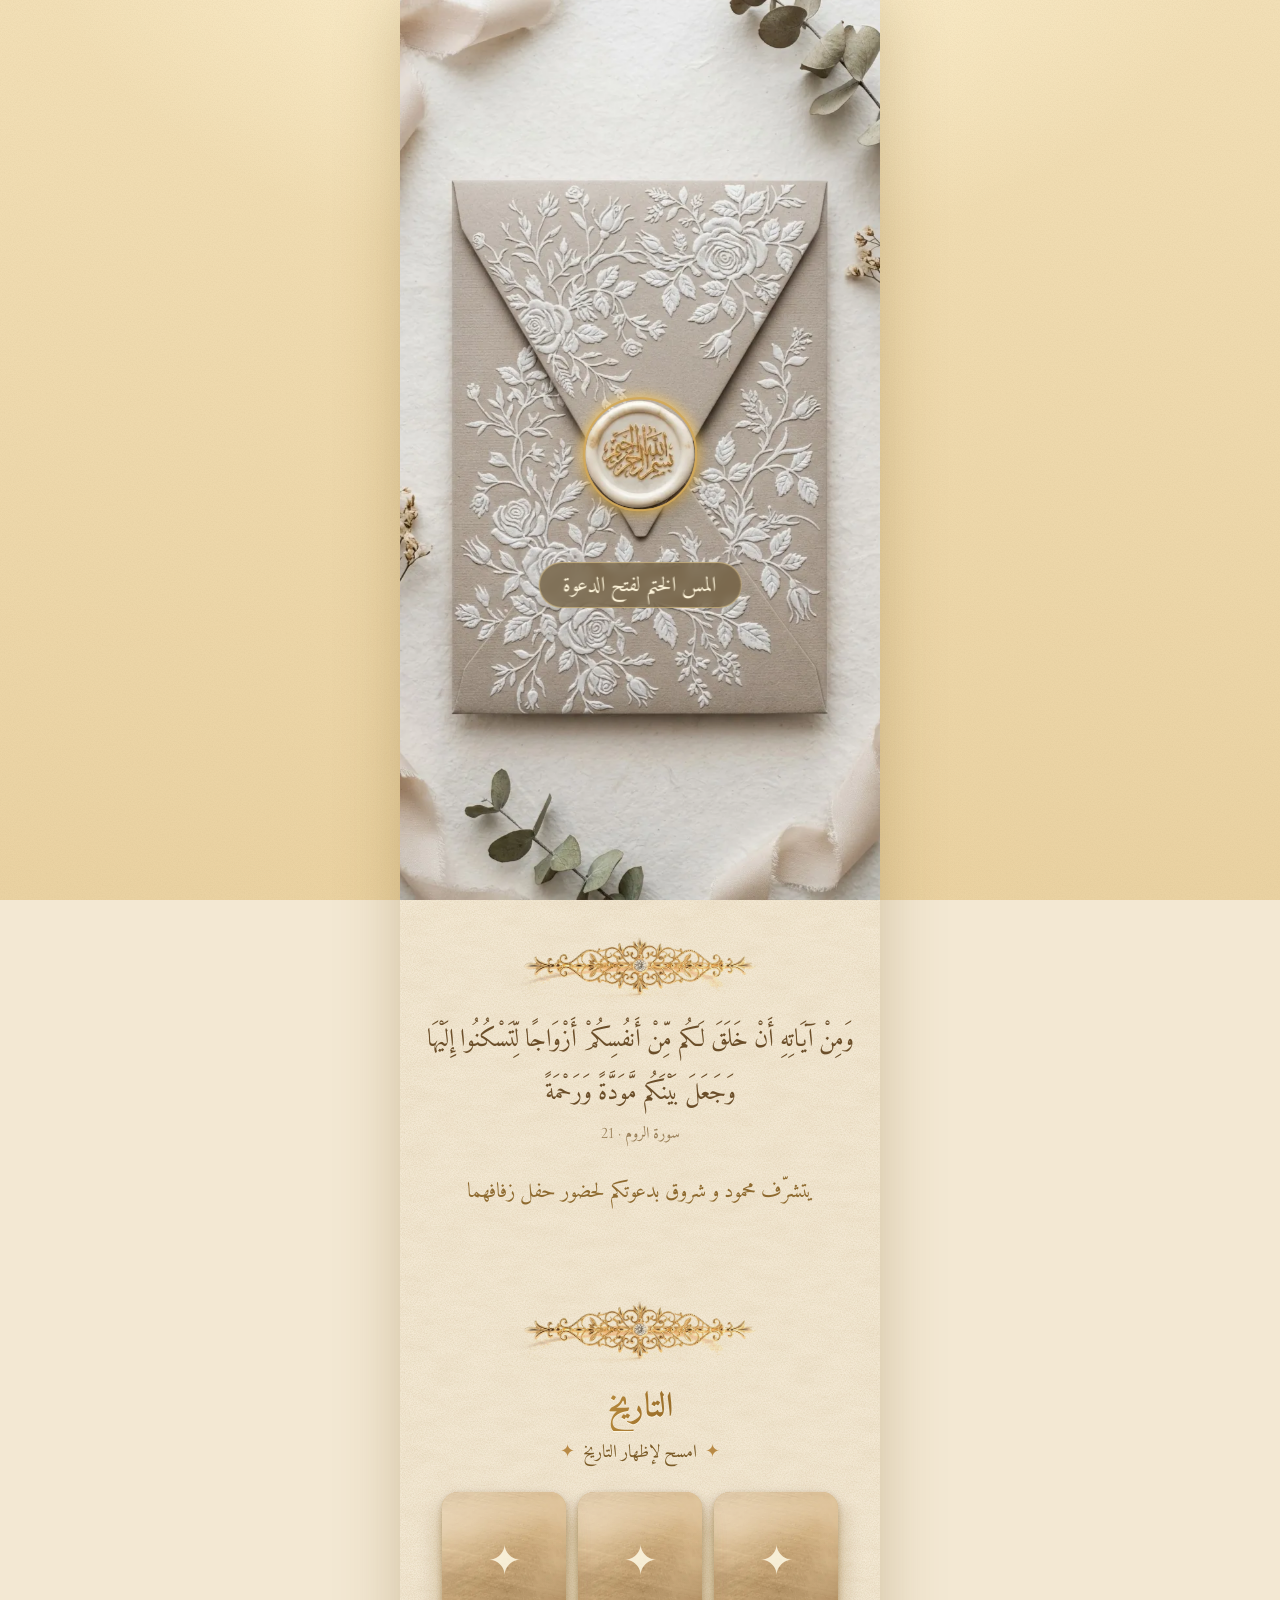
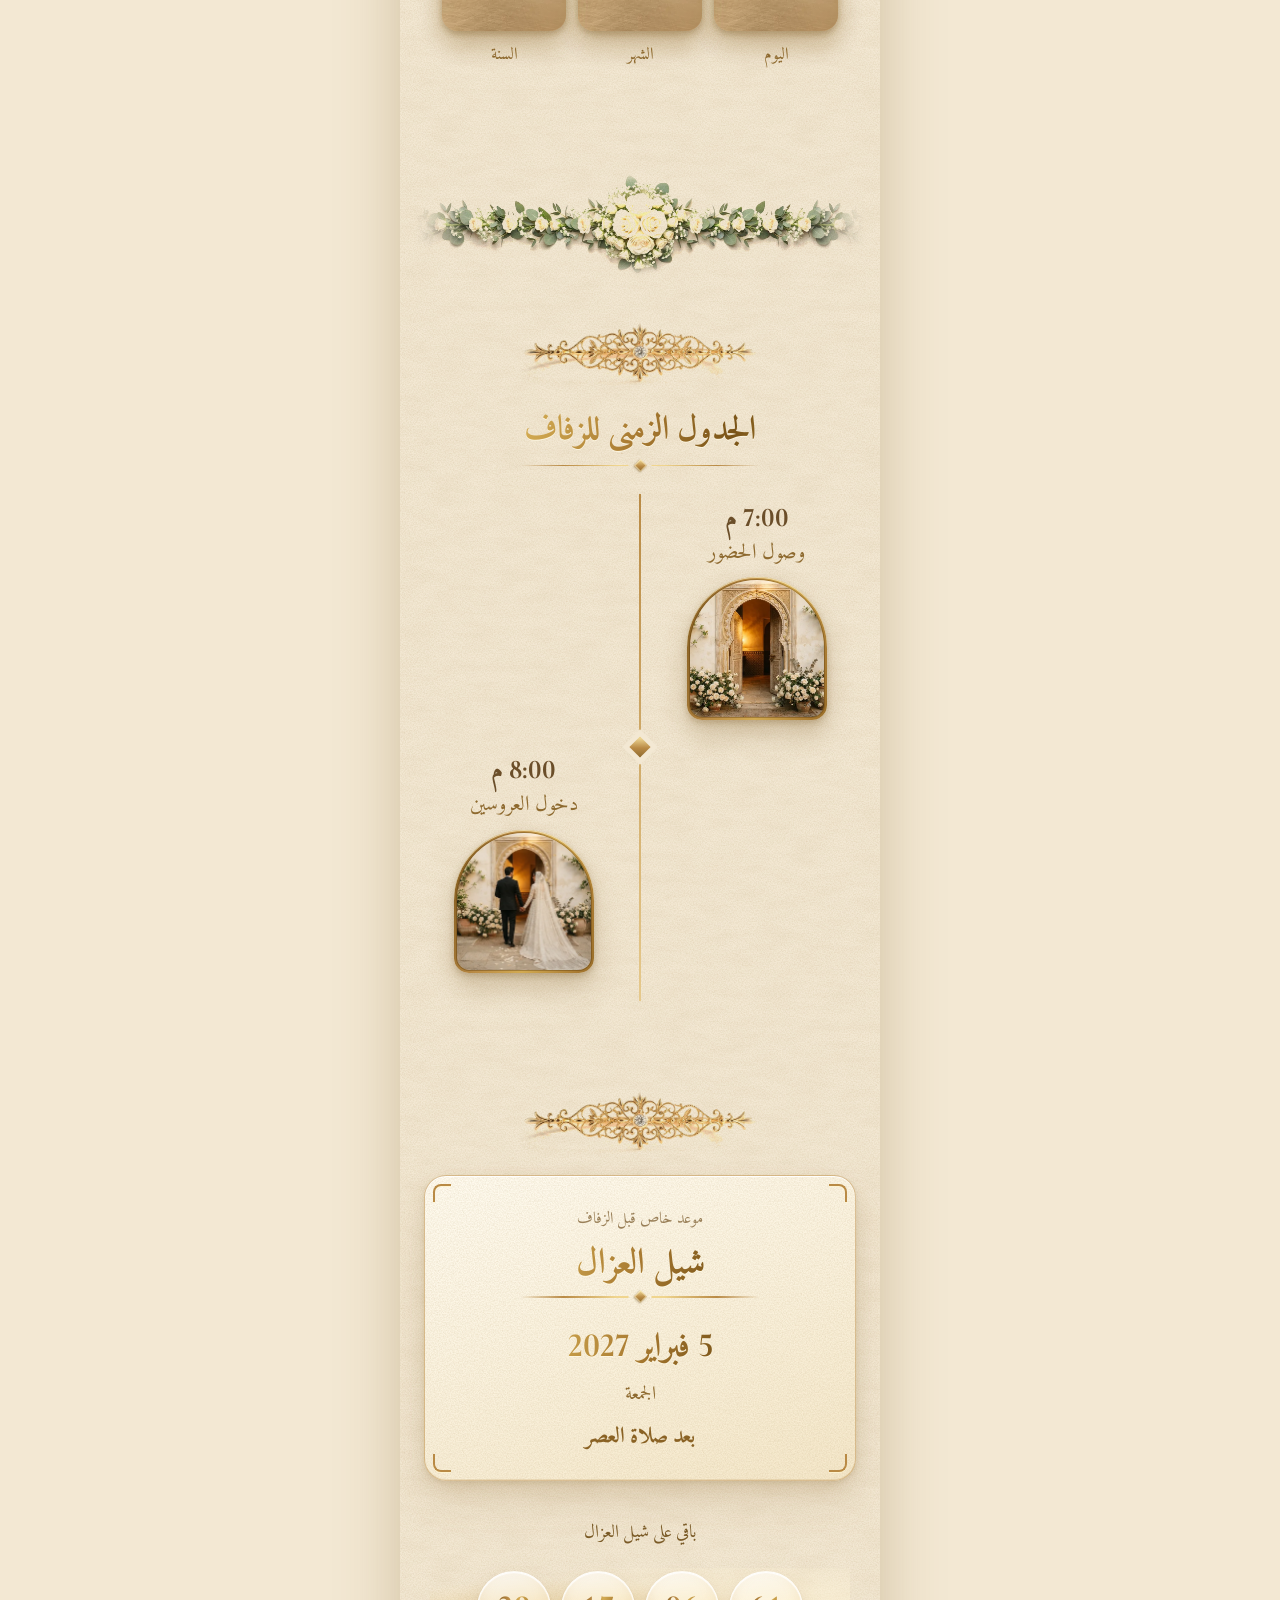
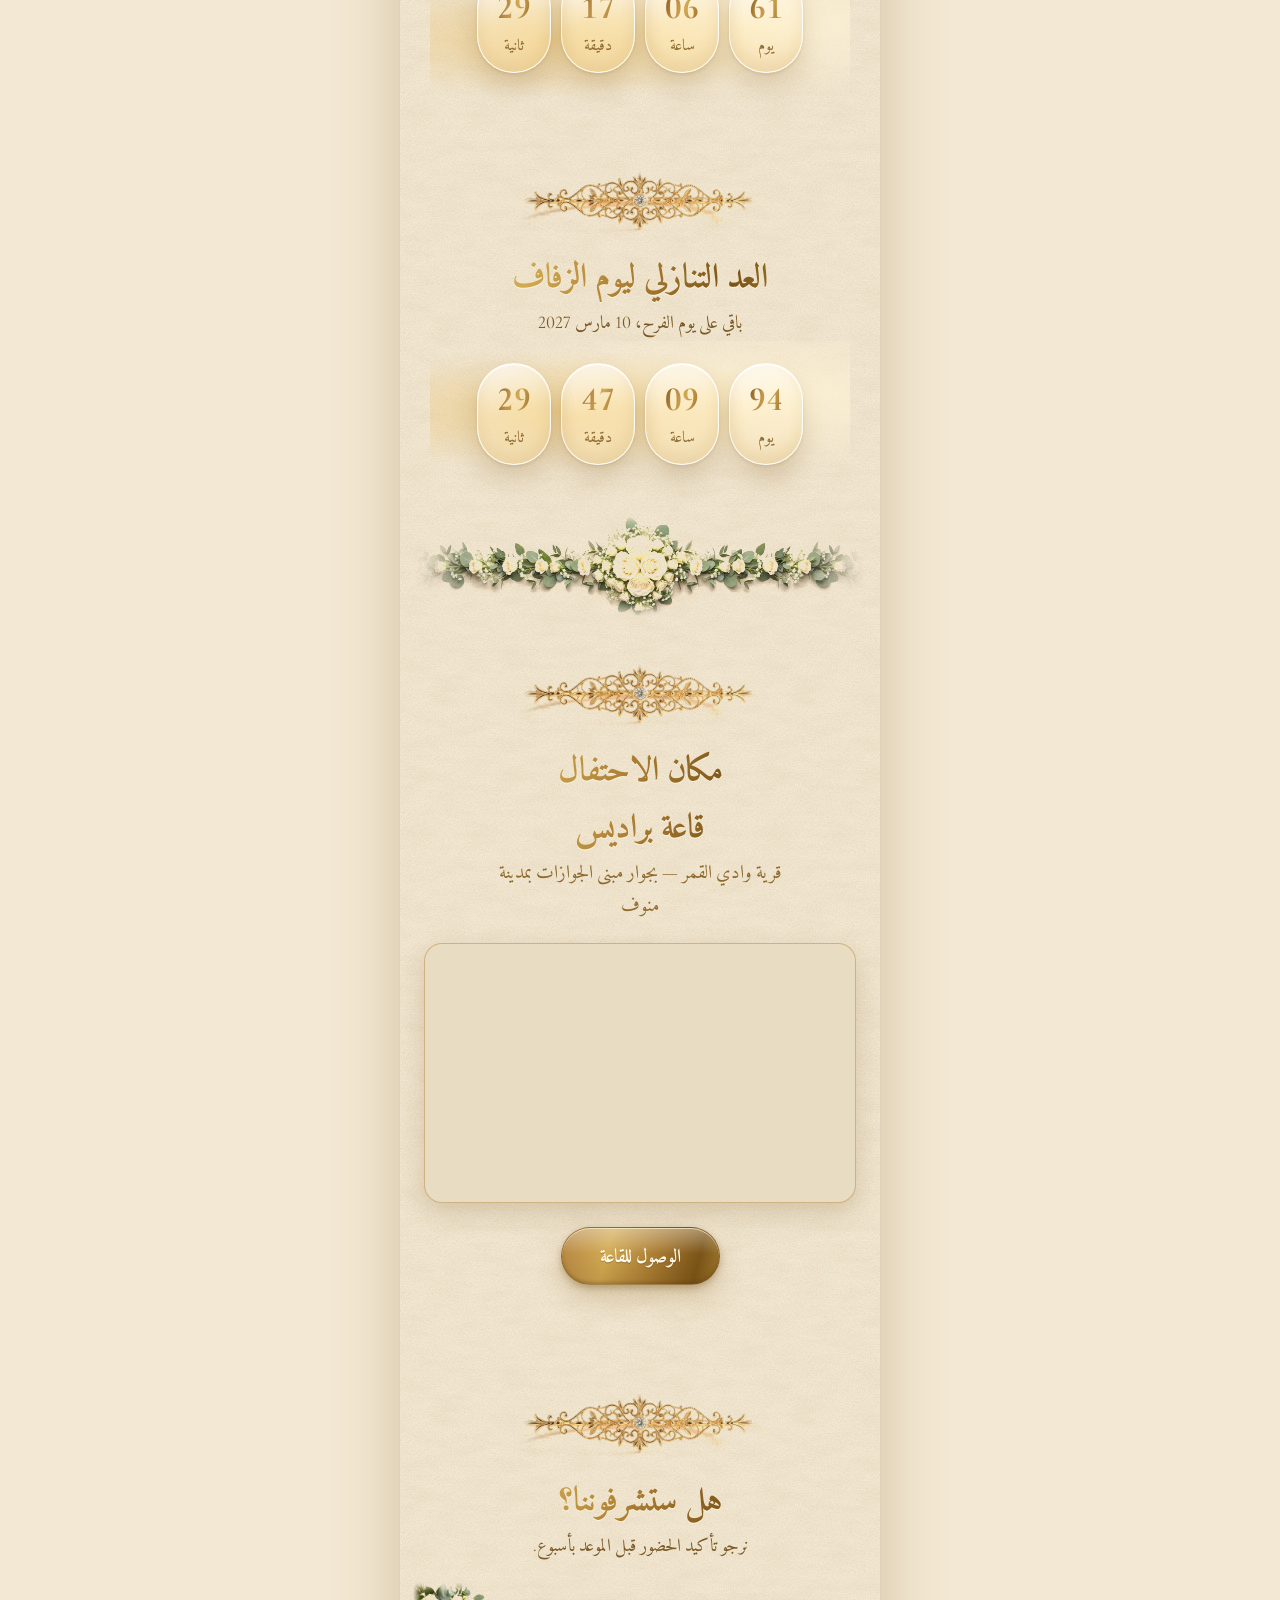
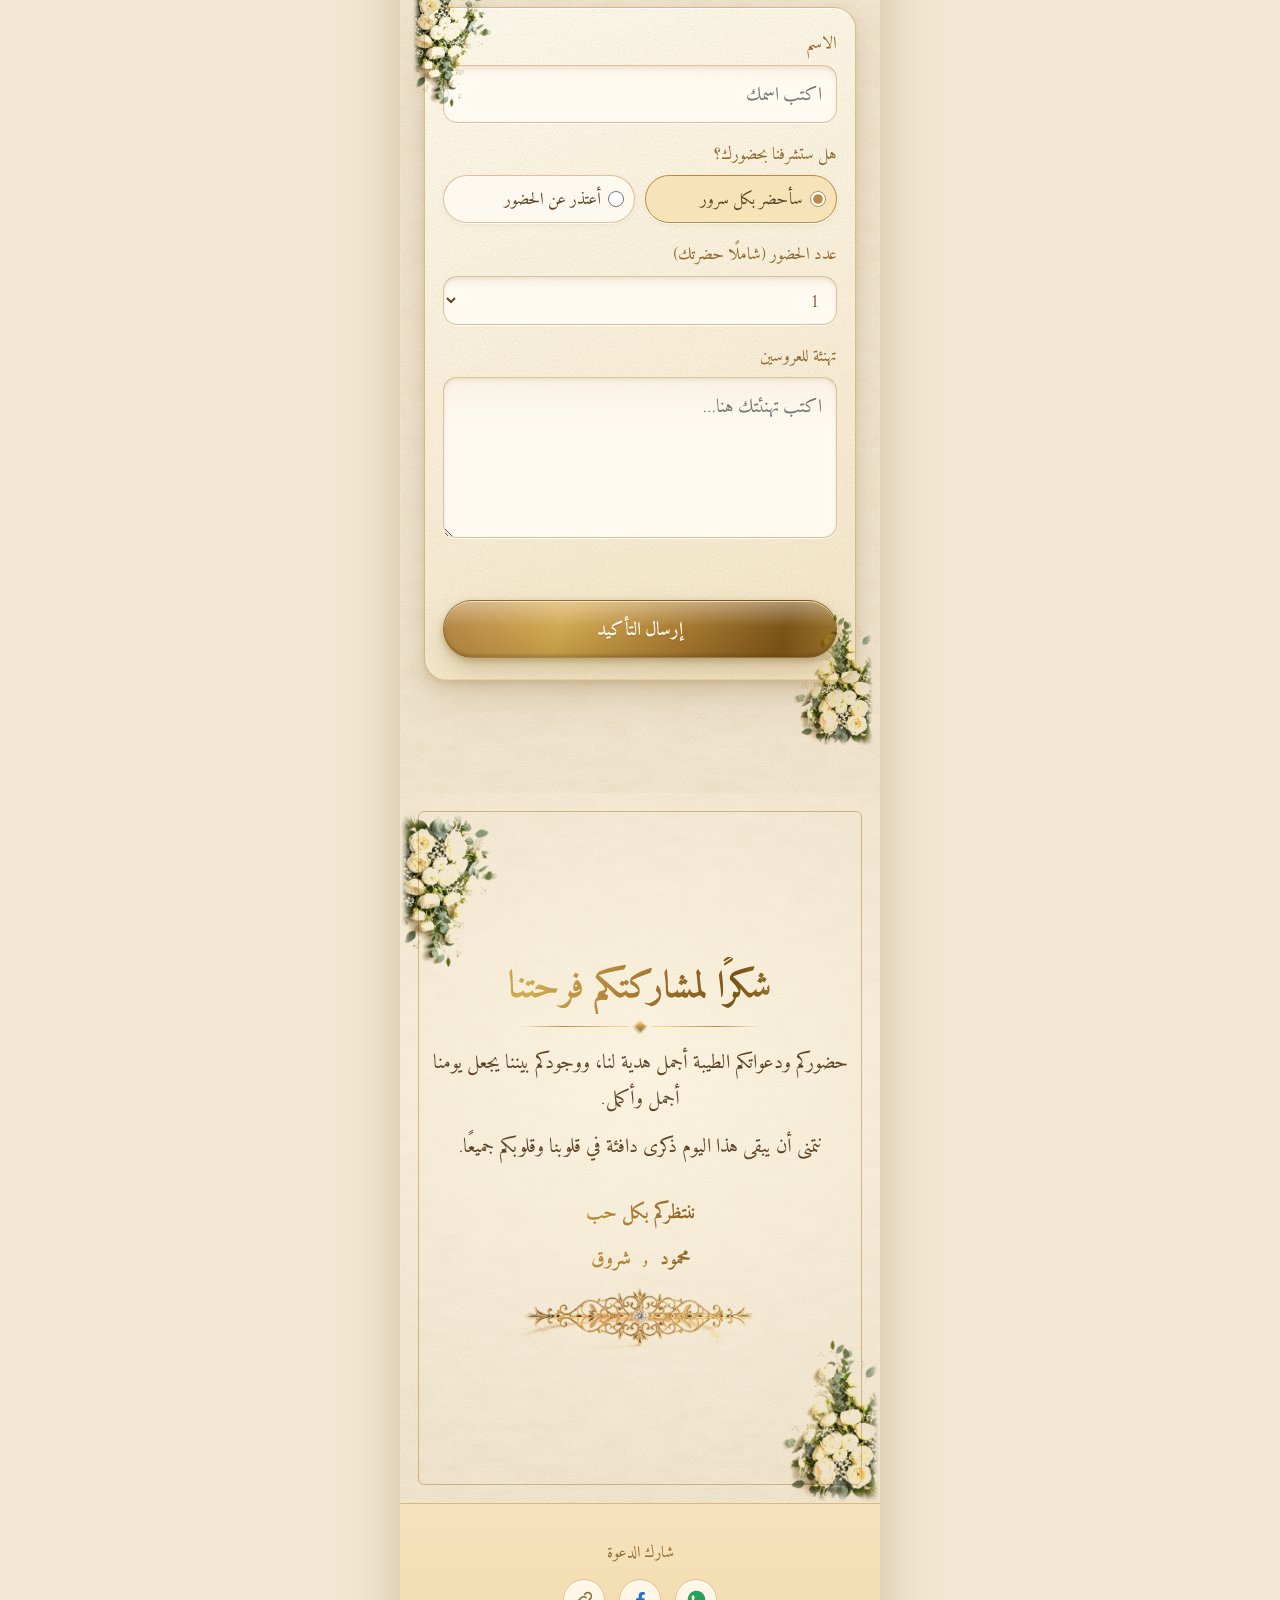
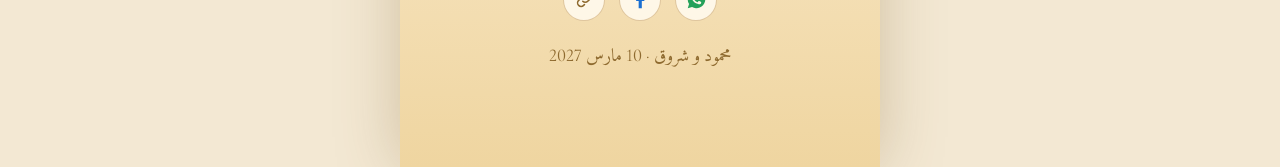
==== commit 6c1435a7: "Anchor RSVP bouquets to the form card corners Co-Authored-By: Claude Sonnet 5.5 <noreply@anthropic.c" ====
--- a/index.html
+++ b/index.html
@@ -171,11 +171,12 @@
 
     <!-- ٨. تأكيد الحضور -->
     <section class="sec rsvp" id="rsvp">
+      <div class="orn-wrap"><img data-slot class="divider" src="assets/img/divider-gold.webp" alt="" decoding="async"></div>
+      <h2 class="h rv" data-i18n="rsvpTitle"></h2>
+      <p class="sub rv" data-i18n="rsvpSub"></p>
+      <div class="form-wrap">
       <img data-slot class="corner-img tl" src="assets/img/bouquet-tl.webp" alt="" decoding="async">
       <img data-slot class="corner-img br" src="assets/img/bouquet-br.webp" alt="" decoding="async">
-      <div class="orn-wrap"><img data-slot class="divider" src="assets/img/divider-gold.webp" alt="" decoding="async"></div>
-      <h2 class="h rv" data-i18n="rsvpTitle"></h2>
-      <p class="sub rv" data-i18n="rsvpSub"></p>
       <form class="form rv" id="rsvpForm" novalidate>
         <label class="fld"><span data-i18n="fName"></span>
           <input type="text" id="fName" name="name" maxlength="80" autocomplete="name" data-i18n-ph="fNamePh" required>
@@ -203,6 +204,7 @@
         <p class="msg" id="formMsg" role="status" aria-live="polite"></p>
         <button class="btn gold wide" id="sendBtn" type="submit"><span data-i18n="send"></span></button>
       </form>
+      </div>
     </section>
 
     <!-- ٩. الشكر + الفوتر -->
--- a/css/style.css
+++ b/css/style.css
@@ -468,16 +468,22 @@
 img[data-slot] { display: block; opacity: 0; transition: opacity .8s ease; user-select: none; -webkit-user-drag: none; }
 img[data-slot].ok { opacity: 1; }
 img[data-slot]:not(.ok) { position: absolute; width: 0 !important; height: 0 !important; margin: 0 !important; pointer-events: none; }
-.orn-wrap img.divider { width: min(250px, 70%); height: auto; margin: -4px auto 0; mix-blend-mode: multiply; }
+.orn-wrap img.divider { width: min(250px, 70%); height: auto; margin: -4px auto 0; }
 .garland-wrap { padding: 0 8px; }
-.garland-wrap img.garland { width: 100%; max-width: 460px; height: auto; margin: 0 auto; mix-blend-mode: multiply; }
+.garland-wrap img.garland { width: 100%; max-width: 460px; height: auto; margin: 0 auto; }
 .garland-wrap:not(:has(img.ok)) { display: none; }
-.corner-img { position: absolute; z-index: 0; pointer-events: none; width: min(27%, 100px); height: auto; mix-blend-mode: multiply; }
+.corner-img { position: absolute; z-index: 0; pointer-events: none; width: min(27%, 100px); height: auto; }
 .corner-img.tl { top: 0; left: 0; } .corner-img.br { bottom: 0; right: 0; }
 .rsvp { padding-top: 64px; }
-.rsvp .corner-img { width: min(22%, 84px); }
+/* ورد تأكيد الحضور: متثبّت على ركني الكارت نفسه (فوق-شمال وتحت-يمين) */
+.form-wrap { position: relative; margin: 46px 0 66px; }
+.form-wrap .corner-img { width: 82px; z-index: 3; }
+.form-wrap .corner-img.tl { top: -46px; left: -12px; }
+.form-wrap .corner-img.br { bottom: -66px; right: -18px; }
+html[dir="ltr"] .form-wrap .corner-img.tl { left: auto; right: -12px; transform: scaleX(-1); }
+html[dir="ltr"] .form-wrap .corner-img.br { right: auto; left: -18px; transform: scaleX(-1); }
 .thanks { padding-top: 150px; padding-bottom: 150px; }
-.rsvp > .form, .rsvp > h2, .rsvp > .sub { position: relative; z-index: 1; }
+.rsvp > .form-wrap, .rsvp > h2, .rsvp > .sub { position: relative; z-index: 1; }
 .tl-icon { padding: 3px; border-radius: 84px 84px 18px 18px; background: var(--gold-brushed); background-size: 220% 100%;
   box-shadow: 0 1px 0 rgba(255, 244, 205, .7) inset, 0 3px 6px rgba(110, 75, 20, .25), 0 14px 26px rgba(110, 75, 20, .25); }
 .tl-icon img { width: 100%; aspect-ratio: 1 / 1.02; object-fit: cover; border-radius: 81px 81px 15px 15px; box-shadow: 0 0 0 1px rgba(80, 50, 8, .35); }
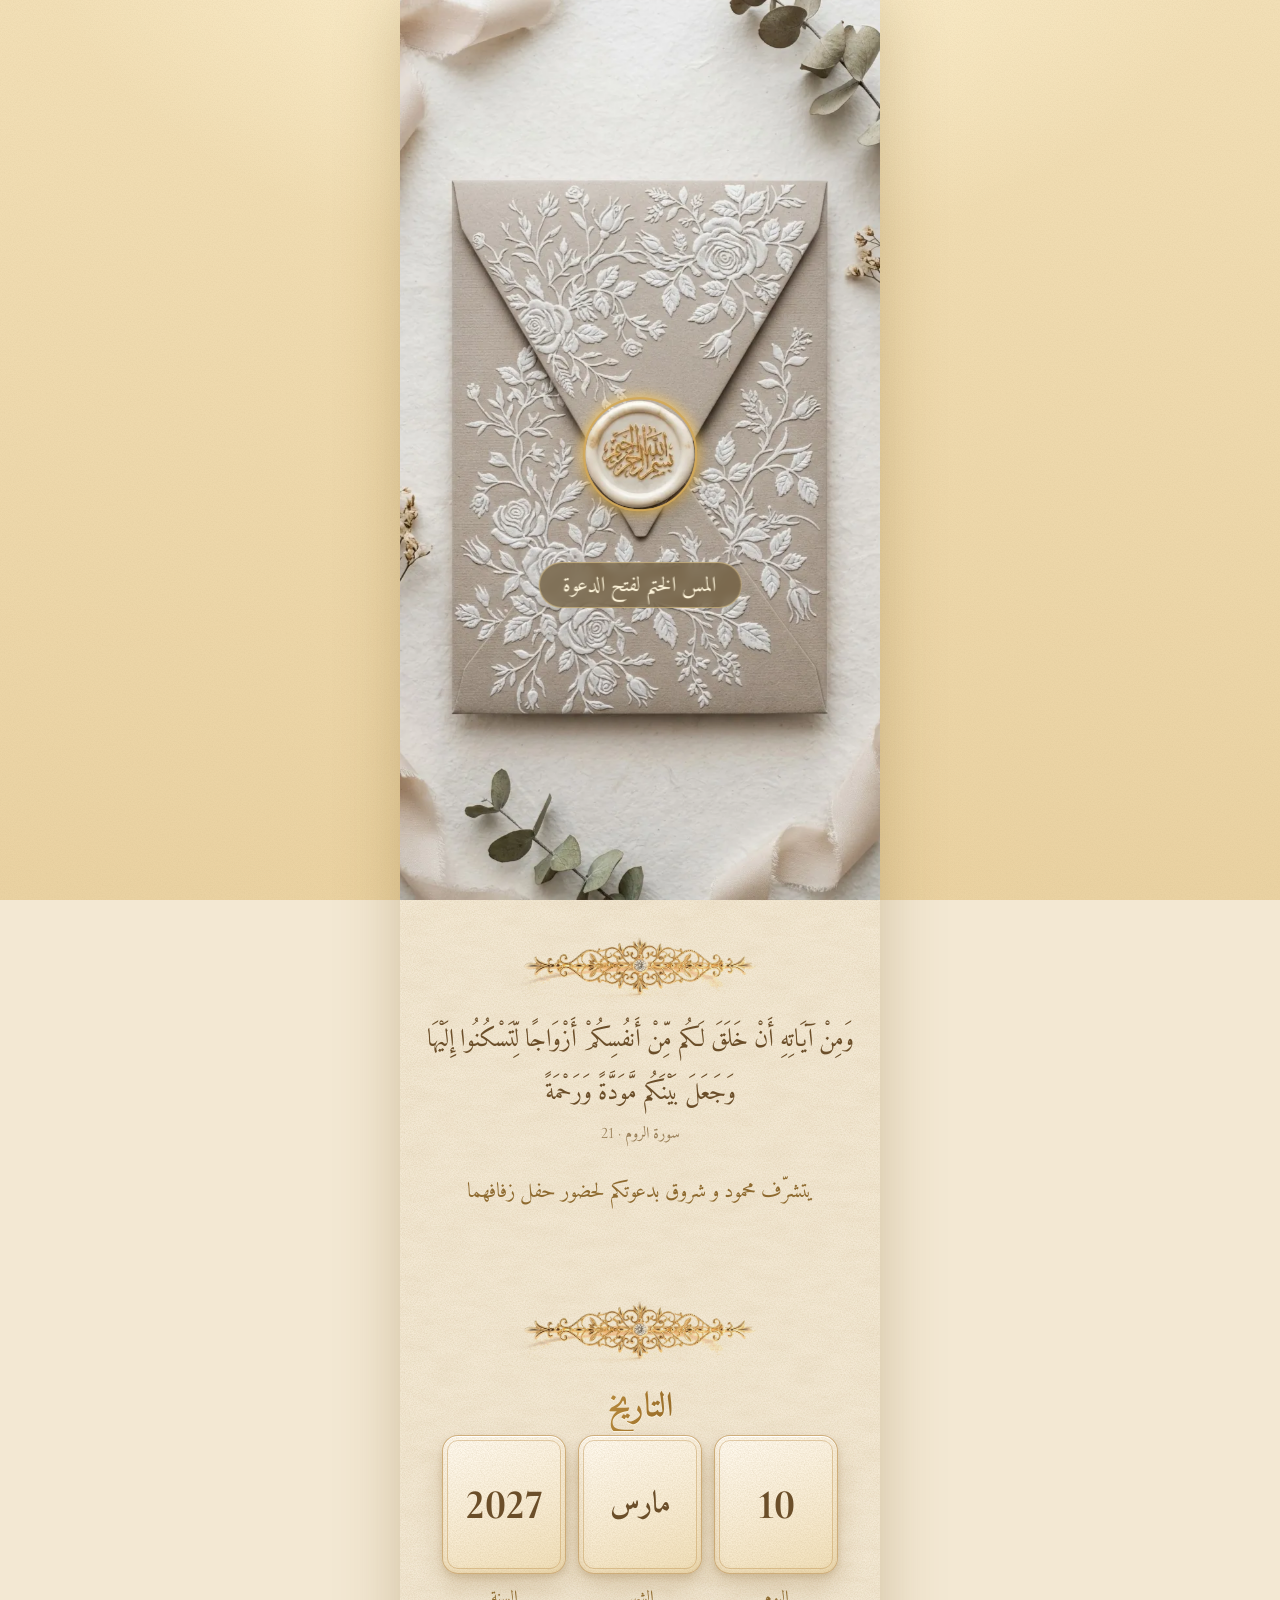
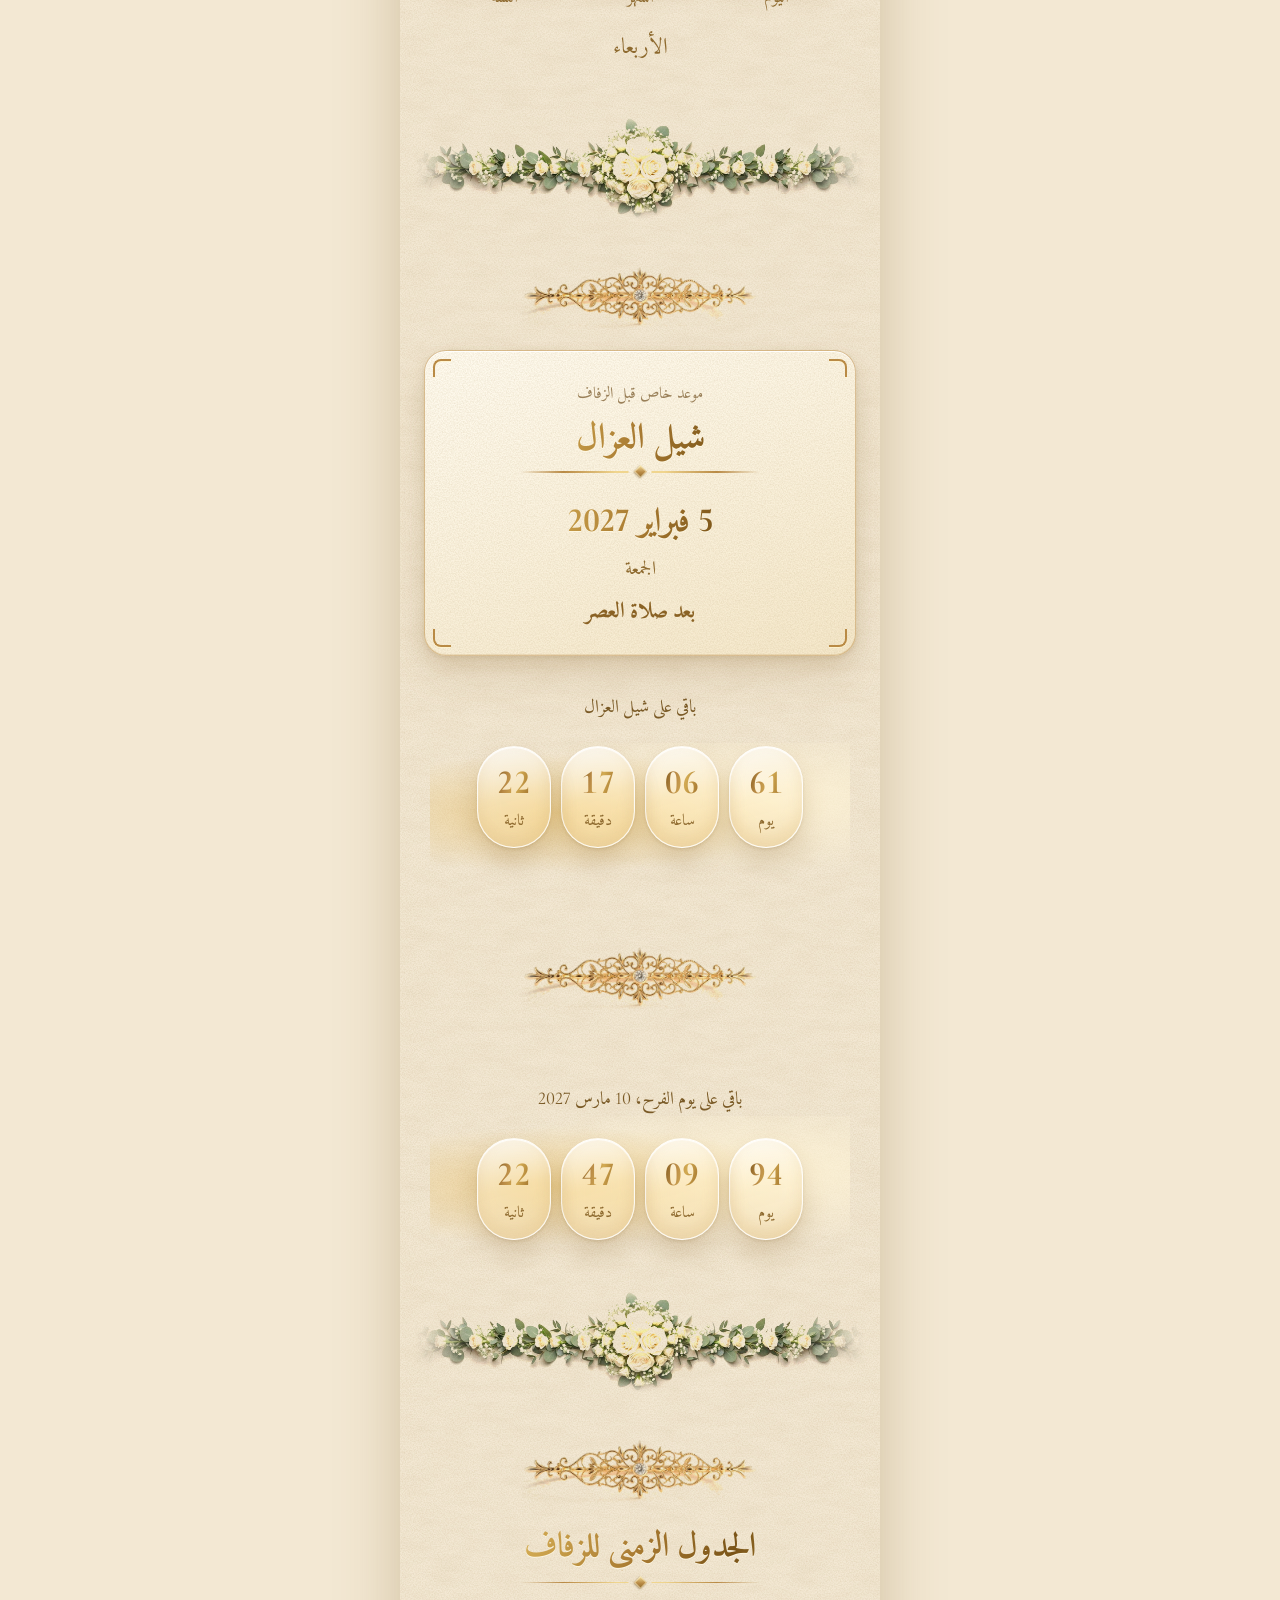
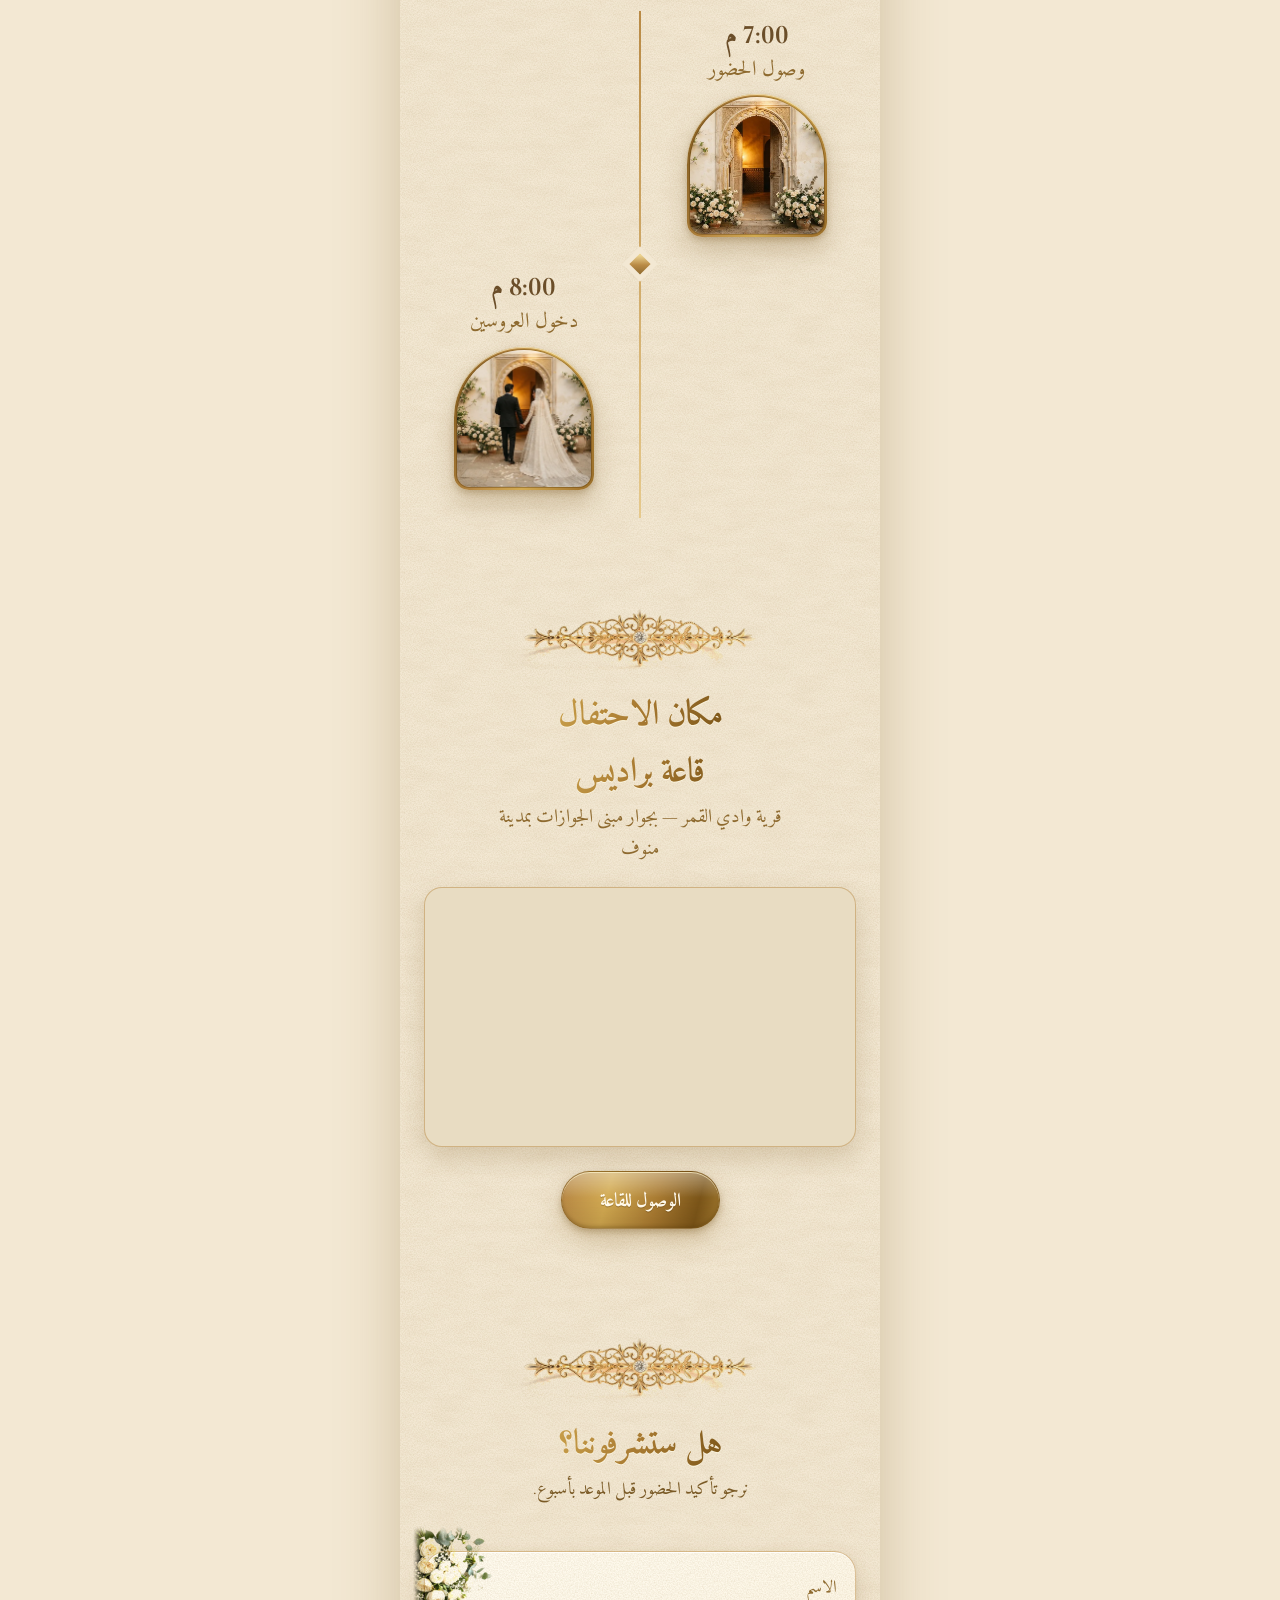
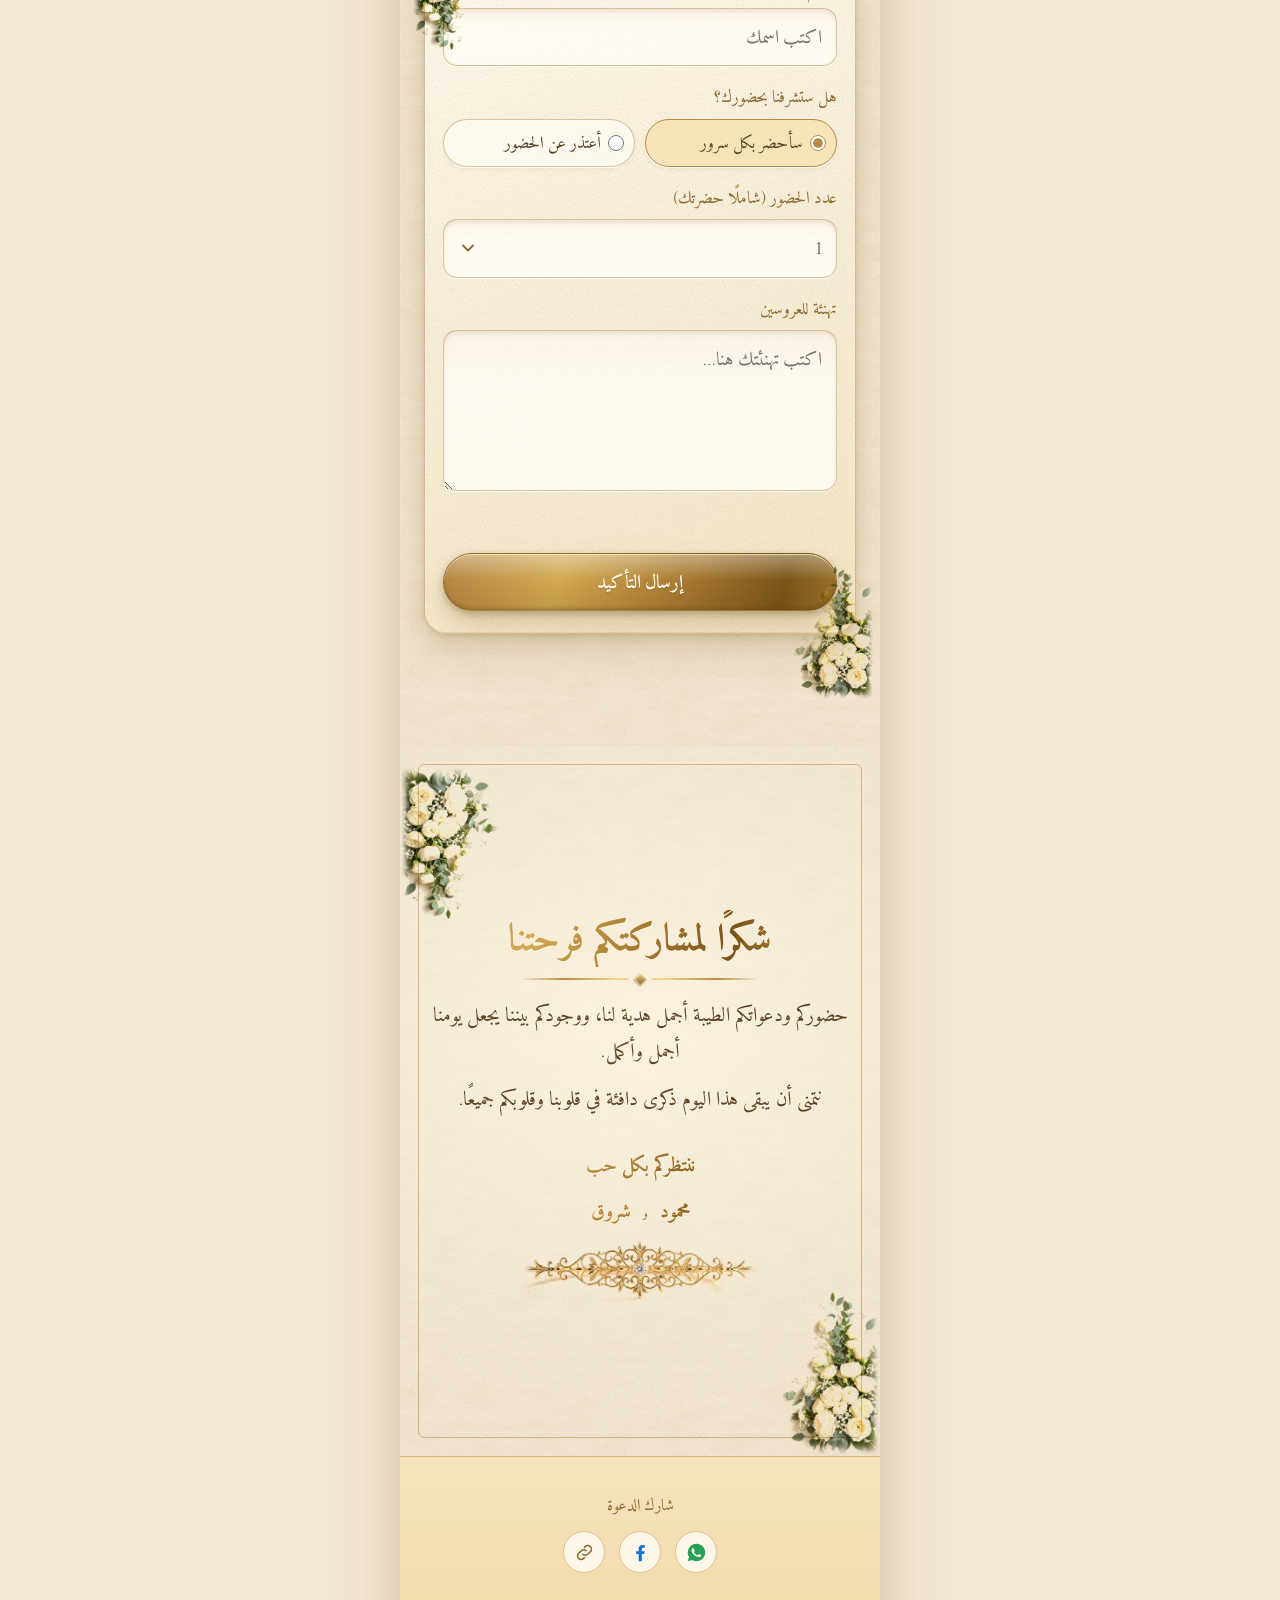
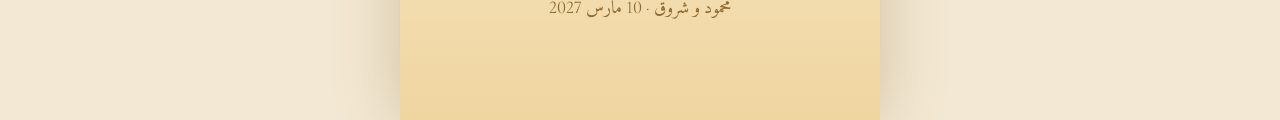
==== commit 1794aea3: "Show hero date again (remove scratch cards), custom styled guests dropdown, timeline above venue Co-" ====
--- a/index.html
+++ b/index.html
@@ -91,30 +91,21 @@
       <p class="invite-line rv" data-i18n="invite"></p>
     </section>
 
-    <!-- ٣. التاريخ (كروت المسح) -->
+    <!-- ٣. التاريخ -->
     <section class="sec date" id="date">
       <div class="orn-wrap"><img data-slot class="divider" src="assets/img/divider-gold.webp" alt="" decoding="async"></div>
       <h2 class="h rv" data-i18n="dateTitle"></h2>
-      <p class="sub rv"><span class="star">✦</span> <span data-i18n="dateHint"></span> <span class="star">✦</span></p>
       <div class="cards rv" id="cards">
-        <div class="sc" data-part="day"><div class="sc-val"></div><canvas></canvas><div class="sc-lbl" data-i18n="day"></div></div>
-        <div class="sc" data-part="month"><div class="sc-val"></div><canvas></canvas><div class="sc-lbl" data-i18n="month"></div></div>
-        <div class="sc" data-part="year"><div class="sc-val"></div><canvas></canvas><div class="sc-lbl" data-i18n="year"></div></div>
+        <div class="sc" data-part="day"><div class="sc-val"></div><div class="sc-lbl" data-i18n="day"></div></div>
+        <div class="sc" data-part="month"><div class="sc-val"></div><div class="sc-lbl" data-i18n="month"></div></div>
+        <div class="sc" data-part="year"><div class="sc-val"></div><div class="sc-lbl" data-i18n="year"></div></div>
       </div>
       <p class="weekday" id="weekday"></p>
     </section>
 
     <div class="garland-wrap"><img data-slot class="garland" src="assets/img/garland.webp" alt="" decoding="async"></div>
 
-    <!-- ٤. الجدول الزمني -->
-    <section class="sec timeline" id="timeline">
-      <div class="orn-wrap"><img data-slot class="divider" src="assets/img/divider-gold.webp" alt="" decoding="async"></div>
-      <h2 class="h rv" data-i18n="timelineTitle"></h2>
-      <div class="gold-rule rv"></div>
-      <div class="tl" id="tl"><i class="tl-line"></i><i class="tl-bloom"></i></div>
-    </section>
-
-    <!-- ٥. شيل العزال -->
+    <!-- ٤. شيل العزال -->
     <section class="sec shayl" id="shayl">
       <div class="orn-wrap"><img data-slot class="divider" src="assets/img/divider-gold.webp" alt="" decoding="async"></div>
       <div class="shayl-card rv">
@@ -140,7 +131,7 @@
       </div>
     </section>
 
-    <!-- ٦. العد التنازلي -->
+    <!-- ٥. العد التنازلي -->
     <section class="sec countdown" id="countdown">
       <div class="orn-wrap"><img data-slot class="divider" src="assets/img/divider-gold.webp" alt="" decoding="async"></div>
       <h2 class="h rv" data-i18n="countTitle"></h2>
@@ -155,6 +146,14 @@
     </section>
 
     <div class="garland-wrap"><img data-slot class="garland" src="assets/img/garland.webp" alt="" decoding="async"></div>
+
+    <!-- ٦. الجدول الزمني -->
+    <section class="sec timeline" id="timeline">
+      <div class="orn-wrap"><img data-slot class="divider" src="assets/img/divider-gold.webp" alt="" decoding="async"></div>
+      <h2 class="h rv" data-i18n="timelineTitle"></h2>
+      <div class="gold-rule rv"></div>
+      <div class="tl" id="tl"><i class="tl-line"></i><i class="tl-bloom"></i></div>
+    </section>
 
     <!-- ٧. المكان -->
     <section class="sec venue" id="venue">
@@ -190,9 +189,9 @@
           </div>
         </fieldset>
 
-        <label class="fld" id="guestsRow"><span data-i18n="fGuests"></span>
-          <select id="fGuests" name="guests"></select>
-        </label>
+        <div class="fld" id="guestsRow"><span id="guestsLbl" data-i18n="fGuests"></span>
+          <select id="fGuests" name="guests" tabindex="-1" aria-hidden="true"></select>
+        </div>
 
         <label class="fld"><span data-i18n="fMsg"></span>
           <textarea id="fMsg" name="message" rows="4" maxlength="500" data-i18n-ph="fMsgPh"></textarea>
--- a/css/style.css
+++ b/css/style.css
@@ -238,11 +238,6 @@
 body.ready .hero-text > :nth-child(2) { animation-delay: .5s; }
 body.ready .hero-text > :nth-child(3) { animation-delay: .85s; }
 @keyframes heroIn { to { opacity: 1; transform: none; } }
-/* تاريخ الغلاف مخفي لحد ما الضيف يمسح كروت التاريخ (class date-on بيتحط من app.js) */
-.t-date { max-height: 0; overflow: hidden; }
-body.ready .hero-text > .t-date { animation: none; opacity: 0; transform: translateY(10px); }
-.hero-text.date-on > .t-date { max-height: 2.2em; transition: max-height .8s ease; }
-body.ready .hero-text.date-on > .t-date { animation: heroIn 1.2s cubic-bezier(.2, .7, .3, 1) .35s forwards; }
 
 /* إضاءة حيّة فوق الصورة */
 .glow { position: absolute; border-radius: 50%; pointer-events: none; mix-blend-mode: screen; z-index: 1; }
@@ -306,7 +301,7 @@
 .cards { display: flex; gap: 12px; justify-content: center; direction: rtl; margin-bottom: 8px; }
 html[dir="ltr"] .cards { direction: ltr; }
 .sc { width: 30%; max-width: 124px; text-align: center; font-size: 14px; color: var(--gold-d); }
-.sc-val, .sc canvas { aspect-ratio: 1 / 1.12; width: 100%; border-radius: 16px; }
+.sc-val { aspect-ratio: 1 / 1.12; width: 100%; border-radius: 16px; }
 .sc { position: relative; padding-bottom: 0; }
 .sc-val {
   display: grid; place-items: center; font-family: var(--f-num); font-weight: 700;
@@ -318,16 +313,9 @@
 }
 .sc[data-part="month"] .sc-val { font-family: var(--f-name); font-size: 30px; }
 html[lang="en"] .sc[data-part="month"] .sc-val { font-size: 25px; font-style: italic; }
-.sc canvas {
-  position: absolute; top: 0; left: 0; touch-action: none; cursor: grab;
-  box-shadow: 0 8px 22px rgba(160, 115, 40, .22); transition: opacity .8s ease;
-}
-.sc canvas.done { opacity: 0; pointer-events: none; }
 .sc-lbl { margin-top: 8px; font-family: var(--f-label); }
-.sc.done .sc-val { animation: pop .8s cubic-bezier(.2, .8, .3, 1.3); }
 @keyframes pop { 0% { transform: scale(.92); } 60% { transform: scale(1.06); } 100% { transform: scale(1); } }
-.weekday { margin: 14px 0 0; font-family: var(--f-head); font-size: 22px; color: var(--gold-d); min-height: 1.6em; opacity: 0; transition: opacity 1s; }
-.weekday.show { opacity: 1; }
+.weekday { margin: 14px 0 0; font-family: var(--f-head); font-size: 22px; color: var(--gold-d); min-height: 1.6em; }
 
 /* =========================================================
    الجدول الزمني
@@ -556,7 +544,6 @@
   box-shadow: 0 1px 0 #fff inset, 0 -2px 6px rgba(185, 138, 69, .18) inset, 0 3px 6px rgba(110, 75, 20, .16), 0 14px 26px rgba(130, 90, 30, .2);
 }
 .sc-val { background-clip: padding-box; }
-.sc canvas { box-shadow: 0 3px 6px rgba(110, 75, 20, .2), 0 14px 26px rgba(130, 90, 30, .2); }
 
 /* Amiri أصغر بصريًا من الخطوط الغنية → تكبير بسيط للعربي */
 html[lang="ar"] .sub { font-size: 18px; }
@@ -583,3 +570,41 @@
   *, *::before, *::after { animation-duration: .001s !important; animation-iteration-count: 1 !important; transition-duration: .001s !important; }
   .rv { opacity: 1; transform: none; }
 }
+
+/* ---------- قايمة عدد الحضور المخصصة (بتصميم الدعوة) ---------- */
+.native-hidden { position: absolute !important; opacity: 0; pointer-events: none; width: 1px !important; height: 1px !important; padding: 0 !important; border: 0 !important; overflow: hidden; }
+.dd { position: relative; }
+.dd-btn {
+  width: 100%; display: flex; align-items: center; justify-content: space-between; gap: 10px; cursor: pointer; text-align: start;
+  font: inherit; font-size: 17px; font-family: var(--f-num); color: var(--ink);
+  background: rgba(255, 252, 244, .9); background-image: linear-gradient(rgba(180, 135, 60, .08), rgba(255, 255, 255, 0) 30%);
+  border: 1px solid rgba(185, 138, 69, .5); border-radius: 14px; padding: 11px 14px; outline: none;
+  box-shadow: inset 0 2px 4px rgba(120, 85, 30, .12), 0 1px 0 rgba(255, 255, 255, .85);
+  transition: border-color .2s, box-shadow .2s;
+}
+html[lang="ar"] .dd-btn { font-size: 19px; }
+.dd-btn:focus-visible, .dd.open .dd-btn { border-color: var(--gold); box-shadow: 0 0 0 3px rgba(201, 162, 87, .25), inset 0 2px 4px rgba(120, 85, 30, .1); }
+.dd-btn svg { width: 20px; height: 20px; flex: none; color: var(--gold-d); transition: transform .25s; }
+.dd.open .dd-btn svg { transform: rotate(180deg); }
+.dd-list {
+  position: absolute; z-index: 30; top: calc(100% + 6px); inset-inline: 0; margin: 0; padding: 6px; list-style: none;
+  max-height: 300px; overflow-y: auto; outline: none; overscroll-behavior: contain; scroll-margin: 12px 0 96px;
+  scrollbar-width: thin; scrollbar-color: rgba(185, 138, 69, .6) transparent;
+  background: var(--grain), linear-gradient(160deg, #fffaf0, #f7ead0 70%, #f1dfb8);
+  border: 1px solid rgba(185, 138, 69, .65); border-radius: 16px;
+  box-shadow: 0 1px 0 #fff inset, 0 6px 14px rgba(110, 75, 20, .18), 0 18px 36px rgba(130, 90, 30, .26);
+  transform-origin: top center; animation: ddIn .18s ease-out;
+}
+.dd.up .dd-list { top: auto; bottom: calc(100% + 6px); transform-origin: bottom center; }
+@keyframes ddIn { from { opacity: 0; transform: translateY(-6px) scale(.98); } to { opacity: 1; transform: none; } }
+.dd-list[hidden] { display: none; }
+.dd-list li {
+  display: flex; align-items: center; justify-content: space-between; gap: 10px; cursor: pointer;
+  padding: 10px 14px; border-radius: 11px; font-family: var(--f-num); font-size: 18px; color: var(--ink); line-height: 1.3;
+  transition: background .15s;
+}
+html[lang="ar"] .dd-list li { font-size: 20px; }
+.dd-list li:hover, .dd-list li.act { background: rgba(240, 213, 150, .45); }
+.dd-list li[aria-selected="true"] { background: #f6e3b8; font-weight: 700; color: #6b4e29; box-shadow: inset 0 0 0 1px rgba(185, 138, 69, .5); }
+.dd-list li[aria-selected="true"]::after { content: '✦'; color: var(--gold); font-size: 13px; }
+.dd-list li + li { margin-top: 2px; }
